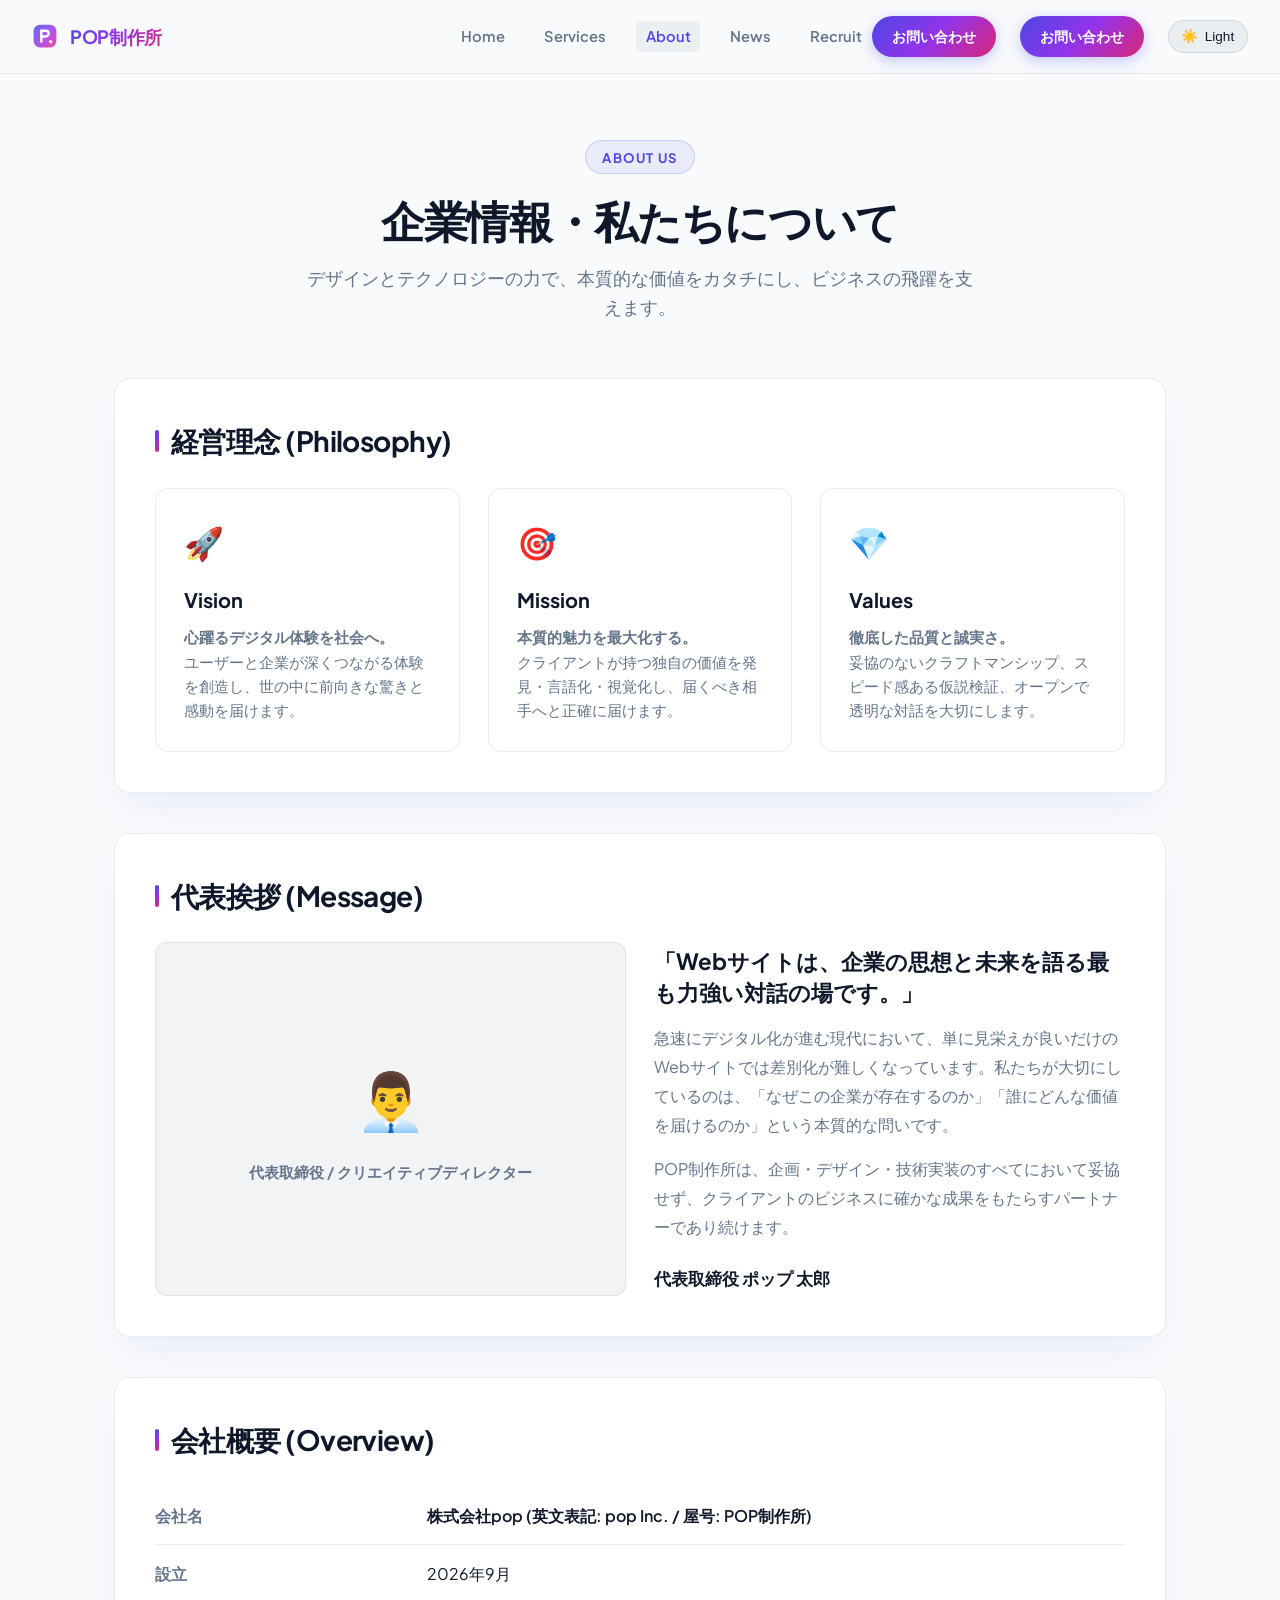
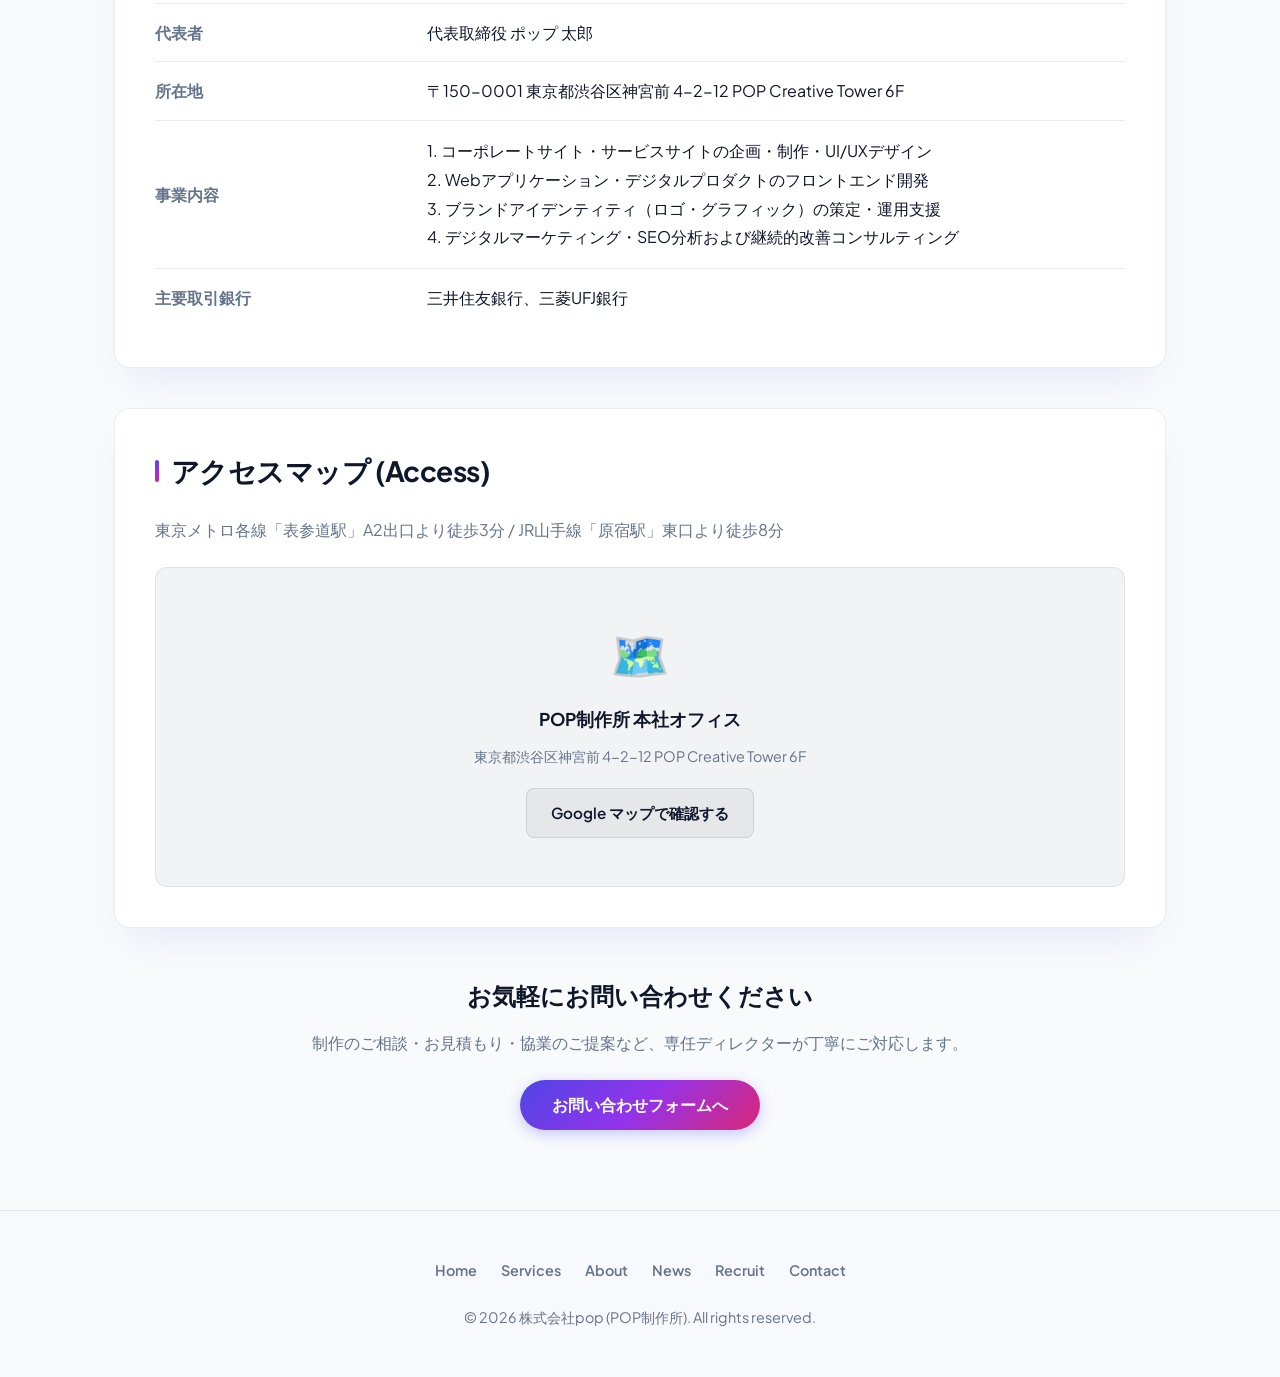
==== about.html @ daa2e109 "feat: implement main pages with multi-page structure (#40)" ====
<!DOCTYPE html>
<html lang="ja">
<head>
  <meta charset="UTF-8">
  <meta name="viewport" content="width=device-width, initial-scale=1.0">
  <title>企業情報 (About Us) | 株式会社pop - POP制作所</title>
  <meta name="description" content="株式会社pop（POP制作所）の会社概要、経営理念、代表挨拶、アクセスマップをご紹介します。">
  <link rel="canonical" href="https://r-emahh.github.io/myweb/about.html">
  <meta property="og:title" content="企業情報 (About Us) | 株式会社pop - POP制作所">
  <meta property="og:description" content="株式会社pop（POP制作所）の会社概要、経営理念、代表挨拶、アクセスマップをご紹介します。">
  <meta property="og:type" content="article">
  <meta property="og:url" content="https://r-emahh.github.io/myweb/about.html">
  <script>
    (function () {
      try {
        var savedTheme = localStorage.getItem('theme');
        var prefersDark = window.matchMedia && window.matchMedia('(prefers-color-scheme: dark)').matches;
        var initialTheme = savedTheme ? savedTheme : (prefersDark ? 'dark' : 'light');
        document.documentElement.setAttribute('data-theme', initialTheme);
      } catch (e) {
        document.documentElement.setAttribute('data-theme', 'dark');
      }
    })();
  </script>
  <link rel="icon" type="image/svg+xml" href="data:image/svg+xml,%3Csvg xmlns='http://www.w3.org/2000/svg' viewBox='0 0 32 32'%3E%3Cdefs%3E%3ClinearGradient id='g' x1='2' y1='2' x2='30' y2='30' gradientUnits='userSpaceOnUse'%3E%3Cstop offset='0%25' stop-color='%236366f1'/%3E%3Cstop offset='50%25' stop-color='%23a855f7'/%3E%3Cstop offset='100%25' stop-color='%23ec4899'/%3E%3C/linearGradient%3E%3C/defs%3E%3Crect x='2' y='2' width='28' height='28' rx='8' fill='url(%23g)'/%3E%3Cpath d='M10 8h7a5 5 0 0 1 5 5c0 2.76-2.24 5-5 5h-4v6h-3V8zm3 3v4h4a2 2 0 1 0 0-4h-4z' fill='%23ffffff'/%3E%3Ccircle cx='23' cy='23' r='2.2' fill='%23ffffff' opacity='0.9'/%3E%3C/svg%3E">
  <link rel="preconnect" href="https://fonts.googleapis.com">
  <link rel="preconnect" href="https://fonts.gstatic.com" crossorigin>
  <link href="https://fonts.googleapis.com/css2?family=Plus+Jakarta+Sans:wght@400;600;700;800&display=swap" rel="stylesheet">
  <link rel="stylesheet" href="public/css/common.css">
</head>
<body>
  <header class="site-header" id="site-header">
    <div class="header-left">
      <a href="index.html" class="brand-logo" id="brand-logo" aria-label="POP制作所 ホーム">
        <svg class="logo-img" viewBox="0 0 32 32" width="26" height="26" fill="none" aria-hidden="true">
          <defs>
            <linearGradient id="pop-logo-gradient" x1="2" y1="2" x2="30" y2="30" gradientUnits="userSpaceOnUse">
              <stop offset="0%" stop-color="#6366f1" />
              <stop offset="50%" stop-color="#a855f7" />
              <stop offset="100%" stop-color="#ec4899" />
            </linearGradient>
          </defs>
          <rect x="2" y="2" width="28" height="28" rx="8" fill="url(#pop-logo-gradient)" />
          <path d="M10 8h7a5 5 0 0 1 5 5c0 2.76-2.24 5-5 5h-4v6h-3V8zm3 3v4h4a2 2 0 1 0 0-4h-4z" fill="#ffffff" />
          <circle cx="23" cy="23" r="2.2" fill="#ffffff" opacity="0.9" />
        </svg>
        <span class="brand-title">POP制作所</span>
      </a>
    </div>

    <div class="header-right">
      <nav class="site-nav" id="site-nav" aria-label="メインナビゲーション">
        <ul class="nav-list">
          <li class="nav-item"><a href="index.html" class="nav-link">Home</a></li>
          <li class="nav-item"><a href="services.html" class="nav-link">Services</a></li>
          <li class="nav-item"><a href="about.html" class="nav-link active">About</a></li>
          <li class="nav-item"><a href="news.html" class="nav-link">News</a></li>
          <li class="nav-item"><a href="recruit.html" class="nav-link">Recruit</a></li>
        </ul>
        <div class="mobile-cta">
          <a href="contact.html" class="btn-cta header-cta mobile-cta-btn">お問い合わせ</a>
        </div>
      </nav>

      <a href="contact.html" class="btn-cta header-cta" id="header-cta-btn">お問い合わせ</a>

      <div class="header-actions">
        <button id="theme-toggle" class="theme-toggle-btn" aria-label="テーマを切り替える" type="button">
          <span id="theme-icon" class="theme-icon">🌙</span>
          <span id="theme-text" class="theme-text">Dark</span>
        </button>
      </div>

      <button id="hamburger-btn" class="hamburger-btn" aria-label="メニューを開く" aria-expanded="false" aria-controls="site-nav" type="button">
        <span class="hamburger-line"></span>
        <span class="hamburger-line"></span>
        <span class="hamburger-line"></span>
      </button>
    </div>
  </header>

  <main class="page-wrapper">
    <section class="page-hero">
      <div class="page-badge">About Us</div>
      <h1 class="page-title">企業情報・私たちについて</h1>
      <p class="page-subtitle">デザインとテクノロジーの力で、本質的な価値をカタチにし、ビジネスの飛躍を支えます。</p>
    </section>

    <div class="page-content">
      <!-- 経営理念 -->
      <section class="glass-panel" id="philosophy">
        <h2 class="section-title">経営理念 (Philosophy)</h2>
        <div class="grid-3">
          <div class="grid-card">
            <span class="card-icon">🚀</span>
            <h3 class="card-title">Vision</h3>
            <p class="card-text"><strong>心躍るデジタル体験を社会へ。</strong><br>ユーザーと企業が深くつながる体験を創造し、世の中に前向きな驚きと感動を届けます。</p>
          </div>
          <div class="grid-card">
            <span class="card-icon">🎯</span>
            <h3 class="card-title">Mission</h3>
            <p class="card-text"><strong>本質的魅力を最大化する。</strong><br>クライアントが持つ独自の価値を発見・言語化・視覚化し、届くべき相手へと正確に届けます。</p>
          </div>
          <div class="grid-card">
            <span class="card-icon">💎</span>
            <h3 class="card-title">Values</h3>
            <p class="card-text"><strong>徹底した品質と誠実さ。</strong><br>妥協のないクラフトマンシップ、スピード感ある仮説検証、オープンで透明な対話を大切にします。</p>
          </div>
        </div>
      </section>

      <!-- 代表挨拶 -->
      <section class="glass-panel" id="message">
        <h2 class="section-title">代表挨拶 (Message)</h2>
        <div class="grid-2" style="align-items: center;">
          <div>
            <div style="width: 100%; aspect-ratio: 4/3; background: var(--toggle-bg); border: 1px solid var(--card-border); border-radius: 12px; display: flex; flex-direction: column; align-items: center; justify-content: center; gap: 1rem; color: var(--text-muted);">
              <span style="font-size: 3.5rem;">👨‍💼</span>
              <span style="font-weight: 600; font-size: 0.95rem;">代表取締役 / クリエイティブディレクター</span>
            </div>
          </div>
          <div>
            <h3 style="font-size: 1.4rem; font-weight: 700; margin-bottom: 1rem; line-height: 1.4;">「Webサイトは、企業の思想と未来を語る最も力強い対話の場です。」</h3>
            <p style="color: var(--text-muted); margin-bottom: 1rem; line-height: 1.8;">
              急速にデジタル化が進む現代において、単に見栄えが良いだけのWebサイトでは差別化が難しくなっています。私たちが大切にしているのは、「なぜこの企業が存在するのか」「誰にどんな価値を届けるのか」という本質的な問いです。
            </p>
            <p style="color: var(--text-muted); margin-bottom: 1.5rem; line-height: 1.8;">
              POP制作所は、企画・デザイン・技術実装のすべてにおいて妥協せず、クライアントのビジネスに確かな成果をもたらすパートナーであり続けます。
            </p>
            <p style="font-weight: 700; font-size: 1.05rem;">代表取締役 ポップ 太郎</p>
          </div>
        </div>
      </section>

      <!-- 会社概要 -->
      <section class="glass-panel" id="overview">
        <h2 class="section-title">会社概要 (Overview)</h2>
        <table style="width: 100%; border-collapse: collapse; text-align: left;">
          <tbody>
            <tr style="border-bottom: 1px solid var(--card-border);">
              <th style="padding: 1rem 0; width: 28%; color: var(--text-muted); font-weight: 600;">会社名</th>
              <td style="padding: 1rem 0; font-weight: 600;">株式会社pop (英文表記: pop Inc. / 屋号: POP制作所)</td>
            </tr>
            <tr style="border-bottom: 1px solid var(--card-border);">
              <th style="padding: 1rem 0; color: var(--text-muted); font-weight: 600;">設立</th>
              <td style="padding: 1rem 0;">2026年9月</td>
            </tr>
            <tr style="border-bottom: 1px solid var(--card-border);">
              <th style="padding: 1rem 0; color: var(--text-muted); font-weight: 600;">代表者</th>
              <td style="padding: 1rem 0;">代表取締役 ポップ 太郎</td>
            </tr>
            <tr style="border-bottom: 1px solid var(--card-border);">
              <th style="padding: 1rem 0; color: var(--text-muted); font-weight: 600;">所在地</th>
              <td style="padding: 1rem 0;">〒150-0001 東京都渋谷区神宮前 4-2-12 POP Creative Tower 6F</td>
            </tr>
            <tr style="border-bottom: 1px solid var(--card-border);">
              <th style="padding: 1rem 0; color: var(--text-muted); font-weight: 600;">事業内容</th>
              <td style="padding: 1rem 0; line-height: 1.8;">
                1. コーポレートサイト・サービスサイトの企画・制作・UI/UXデザイン<br>
                2. Webアプリケーション・デジタルプロダクトのフロントエンド開発<br>
                3. ブランドアイデンティティ（ロゴ・グラフィック）の策定・運用支援<br>
                4. デジタルマーケティング・SEO分析および継続的改善コンサルティング
              </td>
            </tr>
            <tr>
              <th style="padding: 1rem 0; color: var(--text-muted); font-weight: 600;">主要取引銀行</th>
              <td style="padding: 1rem 0;">三井住友銀行、三菱UFJ銀行</td>
            </tr>
          </tbody>
        </table>
      </section>

      <!-- アクセスマップ -->
      <section class="glass-panel" id="access">
        <h2 class="section-title">アクセスマップ (Access)</h2>
        <p style="color: var(--text-muted); margin-bottom: 1.5rem;">
          東京メトロ各線「表参道駅」A2出口より徒歩3分 / JR山手線「原宿駅」東口より徒歩8分
        </p>
        <div style="width: 100%; height: 320px; background: var(--toggle-bg); border: 1px solid var(--card-border); border-radius: 12px; display: flex; flex-direction: column; align-items: center; justify-content: center; gap: 0.75rem; color: var(--text-muted);">
          <span style="font-size: 3rem;">🗺️</span>
          <p style="font-weight: 700; color: var(--text-main); font-size: 1.1rem;">POP制作所 本社オフィス</p>
          <p style="font-size: 0.9rem;">東京都渋谷区神宮前 4-2-12 POP Creative Tower 6F</p>
          <a href="https://maps.google.com" target="_blank" rel="noopener noreferrer" class="btn-secondary" style="margin-top: 0.5rem; text-decoration: none;">Google マップで確認する</a>
        </div>
      </section>

      <!-- CTA -->
      <div style="text-align: center; margin-top: 3rem;">
        <h3 style="font-size: 1.5rem; font-weight: 700; margin-bottom: 1rem;">お気軽にお問い合わせください</h3>
        <p style="color: var(--text-muted); margin-bottom: 1.5rem;">制作のご相談・お見積もり・協業のご提案など、専任ディレクターが丁寧にご対応します。</p>
        <a href="contact.html" class="btn-cta" style="font-size: 1rem; padding: 0.75rem 2rem;">お問い合わせフォームへ</a>
      </div>
    </div>
  </main>

  <footer class="site-footer">
    <ul class="footer-nav">
      <li><a href="index.html">Home</a></li>
      <li><a href="services.html">Services</a></li>
      <li><a href="about.html">About</a></li>
      <li><a href="news.html">News</a></li>
      <li><a href="recruit.html">Recruit</a></li>
      <li><a href="contact.html">Contact</a></li>
    </ul>
    <p>© <span id="current-year">2026</span> 株式会社pop (POP制作所). All rights reserved.</p>
  </footer>

  <script src="public/js/common.js"></script>
</body>
</html>
---- public/css/common.css ----
/* common.css - POP制作所 共通スタイルシート */

:root,
[data-theme="dark"] {
  --bg: #090d16;
  --header-bg: rgba(9, 13, 22, 0.85);
  --card-bg: rgba(255, 255, 255, 0.05);
  --card-border: rgba(255, 255, 255, 0.12);
  --card-shadow: 0 20px 40px -15px rgba(0, 0, 0, 0.5);
  --text-main: #f3f4f6;
  --text-muted: #9ca3af;
  --accent-primary: #6366f1;
  --accent-secondary: #a855f7;
  --accent-pink: #ec4899;
  --accent-gradient: linear-gradient(135deg, #6366f1 0%, #a855f7 50%, #ec4899 100%);
  --ambient-glow: rgba(99, 102, 241, 0.15);
  --toggle-bg: rgba(255, 255, 255, 0.08);
  --toggle-border: rgba(255, 255, 255, 0.16);
  --toggle-hover: rgba(255, 255, 255, 0.14);
  --input-bg: rgba(255, 255, 255, 0.07);
  --input-border: rgba(255, 255, 255, 0.18);
  --badge-bg: rgba(99, 102, 241, 0.18);
  --badge-border: rgba(99, 102, 241, 0.35);
}

[data-theme="light"] {
  --bg: #f8fafc;
  --header-bg: rgba(248, 250, 252, 0.9);
  --card-bg: rgba(255, 255, 255, 0.9);
  --card-border: rgba(15, 23, 42, 0.08);
  --card-shadow: 0 20px 40px -15px rgba(99, 102, 241, 0.12);
  --text-main: #0f172a;
  --text-muted: #64748b;
  --accent-primary: #4f46e5;
  --accent-secondary: #9333ea;
  --accent-pink: #db2777;
  --accent-gradient: linear-gradient(135deg, #4f46e5 0%, #9333ea 50%, #db2777 100%);
  --ambient-glow: rgba(99, 102, 241, 0.12);
  --toggle-bg: rgba(15, 23, 42, 0.05);
  --toggle-border: rgba(15, 23, 42, 0.1);
  --toggle-hover: rgba(15, 23, 42, 0.1);
  --input-bg: rgba(15, 23, 42, 0.03);
  --input-border: rgba(15, 23, 42, 0.15);
  --badge-bg: rgba(79, 70, 229, 0.08);
  --badge-border: rgba(79, 70, 229, 0.2);
}

* {
  box-sizing: border-box;
  margin: 0;
  padding: 0;
}

html {
  scroll-behavior: smooth;
  overflow-x: hidden;
}

body {
  font-family: 'Plus Jakarta Sans', -apple-system, BlinkMacSystemFont, 'Segoe UI', Roboto, 'Helvetica Neue', Arial, sans-serif;
  background-color: var(--bg);
  color: var(--text-main);
  min-height: 100vh;
  display: flex;
  flex-direction: column;
  position: relative;
  overflow-x: hidden;
  transition: background-color 0.3s ease, color 0.3s ease;
  line-height: 1.6;
}

/* Header */
.site-header {
  position: fixed;
  top: 0;
  left: 0;
  right: 0;
  z-index: 1000;
  display: flex;
  align-items: center;
  justify-content: space-between;
  padding: 1rem 2rem;
  background: var(--header-bg);
  backdrop-filter: blur(12px);
  -webkit-backdrop-filter: blur(12px);
  border-bottom: 1px solid var(--card-border);
  transition: background-color 0.3s ease, border-color 0.3s ease;
}

.header-left {
  display: flex;
  align-items: center;
}

.brand-logo {
  display: flex;
  align-items: center;
  gap: 0.75rem;
  text-decoration: none;
  color: var(--text-main);
  font-weight: 700;
  font-size: 1.15rem;
  letter-spacing: -0.02em;
}

.brand-title {
  background: var(--accent-gradient);
  -webkit-background-clip: text;
  -webkit-text-fill-color: transparent;
}

.header-right {
  display: flex;
  align-items: center;
  gap: 1.5rem;
}

.site-nav {
  display: flex;
  align-items: center;
}

.nav-list {
  display: flex;
  list-style: none;
  gap: 1.25rem;
  align-items: center;
}

.nav-link {
  color: var(--text-muted);
  text-decoration: none;
  font-size: 0.92rem;
  font-weight: 600;
  padding: 0.4rem 0.6rem;
  border-radius: 6px;
  transition: color 0.2s ease, background-color 0.2s ease;
}

.nav-link:hover,
.nav-link.active {
  color: var(--text-main);
  background: var(--toggle-bg);
}

.nav-link.active {
  color: var(--accent-primary);
}

.btn-cta {
  display: inline-flex;
  align-items: center;
  justify-content: center;
  gap: 0.5rem;
  background: var(--accent-gradient);
  color: #ffffff !important;
  text-decoration: none;
  font-weight: 600;
  font-size: 0.9rem;
  padding: 0.55rem 1.25rem;
  border-radius: 9999px;
  box-shadow: 0 4px 14px rgba(99, 102, 241, 0.35);
  transition: transform 0.2s ease, box-shadow 0.2s ease;
  white-space: nowrap;
}

.btn-cta:hover {
  transform: translateY(-2px);
  box-shadow: 0 6px 20px rgba(99, 102, 241, 0.5);
}

.header-actions {
  display: flex;
  align-items: center;
  gap: 0.75rem;
}

.theme-toggle-btn {
  display: inline-flex;
  align-items: center;
  gap: 0.4rem;
  background: var(--toggle-bg);
  border: 1px solid var(--toggle-border);
  color: var(--text-main);
  padding: 0.45rem 0.8rem;
  border-radius: 9999px;
  font-size: 0.85rem;
  cursor: pointer;
  transition: background-color 0.2s ease, border-color 0.2s ease;
}

.theme-toggle-btn:hover {
  background: var(--toggle-hover);
}

.hamburger-btn {
  display: none;
  flex-direction: column;
  justify-content: space-around;
  width: 28px;
  height: 24px;
  background: transparent;
  border: none;
  cursor: pointer;
  padding: 0;
  z-index: 1100;
}

.hamburger-line {
  width: 100%;
  height: 2px;
  background-color: var(--text-main);
  border-radius: 2px;
  transition: all 0.3s ease;
}

/* Page Layout */
.page-wrapper {
  margin-top: 76px;
  flex: 1;
  display: flex;
  flex-direction: column;
  align-items: center;
  width: 100%;
}

.page-hero {
  width: 100%;
  max-width: 1100px;
  padding: 4rem 1.5rem 2.5rem;
  text-align: center;
}

.page-badge {
  display: inline-block;
  font-size: 0.82rem;
  font-weight: 700;
  text-transform: uppercase;
  letter-spacing: 0.1em;
  padding: 0.35rem 1rem;
  border-radius: 9999px;
  background: var(--badge-bg);
  border: 1px solid var(--badge-border);
  color: var(--accent-primary);
  margin-bottom: 1.25rem;
}

.page-title {
  font-size: 2.75rem;
  font-weight: 800;
  letter-spacing: -0.03em;
  line-height: 1.2;
  margin-bottom: 1rem;
}

.page-subtitle {
  font-size: 1.15rem;
  color: var(--text-muted);
  max-width: 680px;
  margin: 0 auto;
}

.page-content {
  width: 100%;
  max-width: 1100px;
  padding: 1rem 1.5rem 5rem;
}

/* Glass Cards & Containers */
.glass-panel {
  background: var(--card-bg);
  border: 1px solid var(--card-border);
  box-shadow: var(--card-shadow);
  border-radius: 16px;
  backdrop-filter: blur(16px);
  -webkit-backdrop-filter: blur(16px);
  padding: 2.5rem;
  margin-bottom: 2.5rem;
  transition: border-color 0.3s ease, background 0.3s ease;
}

.section-title {
  font-size: 1.75rem;
  font-weight: 700;
  letter-spacing: -0.02em;
  margin-bottom: 1.5rem;
  display: flex;
  align-items: center;
  gap: 0.75rem;
}

.section-title::before {
  content: '';
  display: inline-block;
  width: 4px;
  height: 1.4rem;
  border-radius: 2px;
  background: var(--accent-gradient);
}

/* Grid Layouts */
.grid-2 {
  display: grid;
  grid-template-columns: repeat(2, 1fr);
  gap: 1.75rem;
}

.grid-3 {
  display: grid;
  grid-template-columns: repeat(3, 1fr);
  gap: 1.75rem;
}

.grid-card {
  background: var(--card-bg);
  border: 1px solid var(--card-border);
  border-radius: 14px;
  padding: 1.75rem;
  transition: transform 0.2s ease, border-color 0.2s ease, box-shadow 0.2s ease;
}

.grid-card:hover {
  transform: translateY(-4px);
  border-color: rgba(99, 102, 241, 0.4);
  box-shadow: 0 12px 28px -10px rgba(99, 102, 241, 0.2);
}

.card-icon {
  font-size: 2rem;
  margin-bottom: 1rem;
  display: inline-block;
}

.card-title {
  font-size: 1.25rem;
  font-weight: 700;
  margin-bottom: 0.6rem;
}

.card-text {
  color: var(--text-muted);
  font-size: 0.95rem;
  line-height: 1.6;
}

/* Forms */
.form-group {
  margin-bottom: 1.5rem;
}

.form-label {
  display: block;
  font-size: 0.9rem;
  font-weight: 600;
  margin-bottom: 0.5rem;
  color: var(--text-main);
}

.form-label .required {
  color: #ef4444;
  margin-left: 0.25rem;
}

.form-input,
.form-select,
.form-textarea {
  width: 100%;
  background: var(--input-bg);
  border: 1px solid var(--input-border);
  color: var(--text-main);
  padding: 0.75rem 1rem;
  border-radius: 8px;
  font-size: 0.95rem;
  outline: none;
  transition: border-color 0.2s ease, box-shadow 0.2s ease;
  font-family: inherit;
}

.form-input:focus,
.form-select:focus,
.form-textarea:focus {
  border-color: var(--accent-primary);
  box-shadow: 0 0 0 3px rgba(99, 102, 241, 0.2);
}

.btn-secondary {
  background: var(--toggle-bg);
  border: 1px solid var(--toggle-border);
  color: var(--text-main);
  padding: 0.75rem 1.5rem;
  border-radius: 8px;
  font-weight: 600;
  cursor: pointer;
  transition: background 0.2s ease;
  font-size: 0.95rem;
}

.btn-secondary:hover {
  background: var(--toggle-hover);
}

/* Footer */
.site-footer {
  width: 100%;
  background: var(--header-bg);
  border-top: 1px solid var(--card-border);
  padding: 3rem 1.5rem;
  text-align: center;
  color: var(--text-muted);
  font-size: 0.9rem;
  margin-top: auto;
}

.footer-nav {
  display: flex;
  justify-content: center;
  flex-wrap: wrap;
  gap: 1.5rem;
  margin-bottom: 1.5rem;
  list-style: none;
}

.footer-nav a {
  color: var(--text-muted);
  text-decoration: none;
  font-weight: 600;
  font-size: 0.9rem;
  transition: color 0.2s ease;
}

.footer-nav a:hover {
  color: var(--accent-primary);
}

/* Responsive */
@media (max-width: 900px) {
  .grid-3 {
    grid-template-columns: repeat(2, 1fr);
  }
}

@media (max-width: 768px) {
  .site-header {
    padding: 1rem 1.25rem;
  }
  .hamburger-btn {
    display: flex;
  }
  .site-nav {
    position: fixed;
    top: 68px;
    left: 0;
    right: 0;
    background: var(--header-bg);
    backdrop-filter: blur(16px);
    -webkit-backdrop-filter: blur(16px);
    border-bottom: 1px solid var(--card-border);
    flex-direction: column;
    padding: 1.5rem;
    transform: translateY(-150%);
    transition: transform 0.3s ease;
    opacity: 0;
    pointer-events: none;
  }
  .site-nav.open {
    transform: translateY(0);
    opacity: 1;
    pointer-events: auto;
  }
  .nav-list {
    flex-direction: column;
    width: 100%;
    gap: 0.5rem;
  }
  .nav-link {
    display: block;
    width: 100%;
    padding: 0.75rem 1rem;
    text-align: center;
  }
  .mobile-cta {
    display: block;
    width: 100%;
    margin-top: 1rem;
  }
  .header-right .btn-cta {
    display: none;
  }
  .grid-2,
  .grid-3 {
    grid-template-columns: 1fr;
  }
  .page-title {
    font-size: 2rem;
  }
}
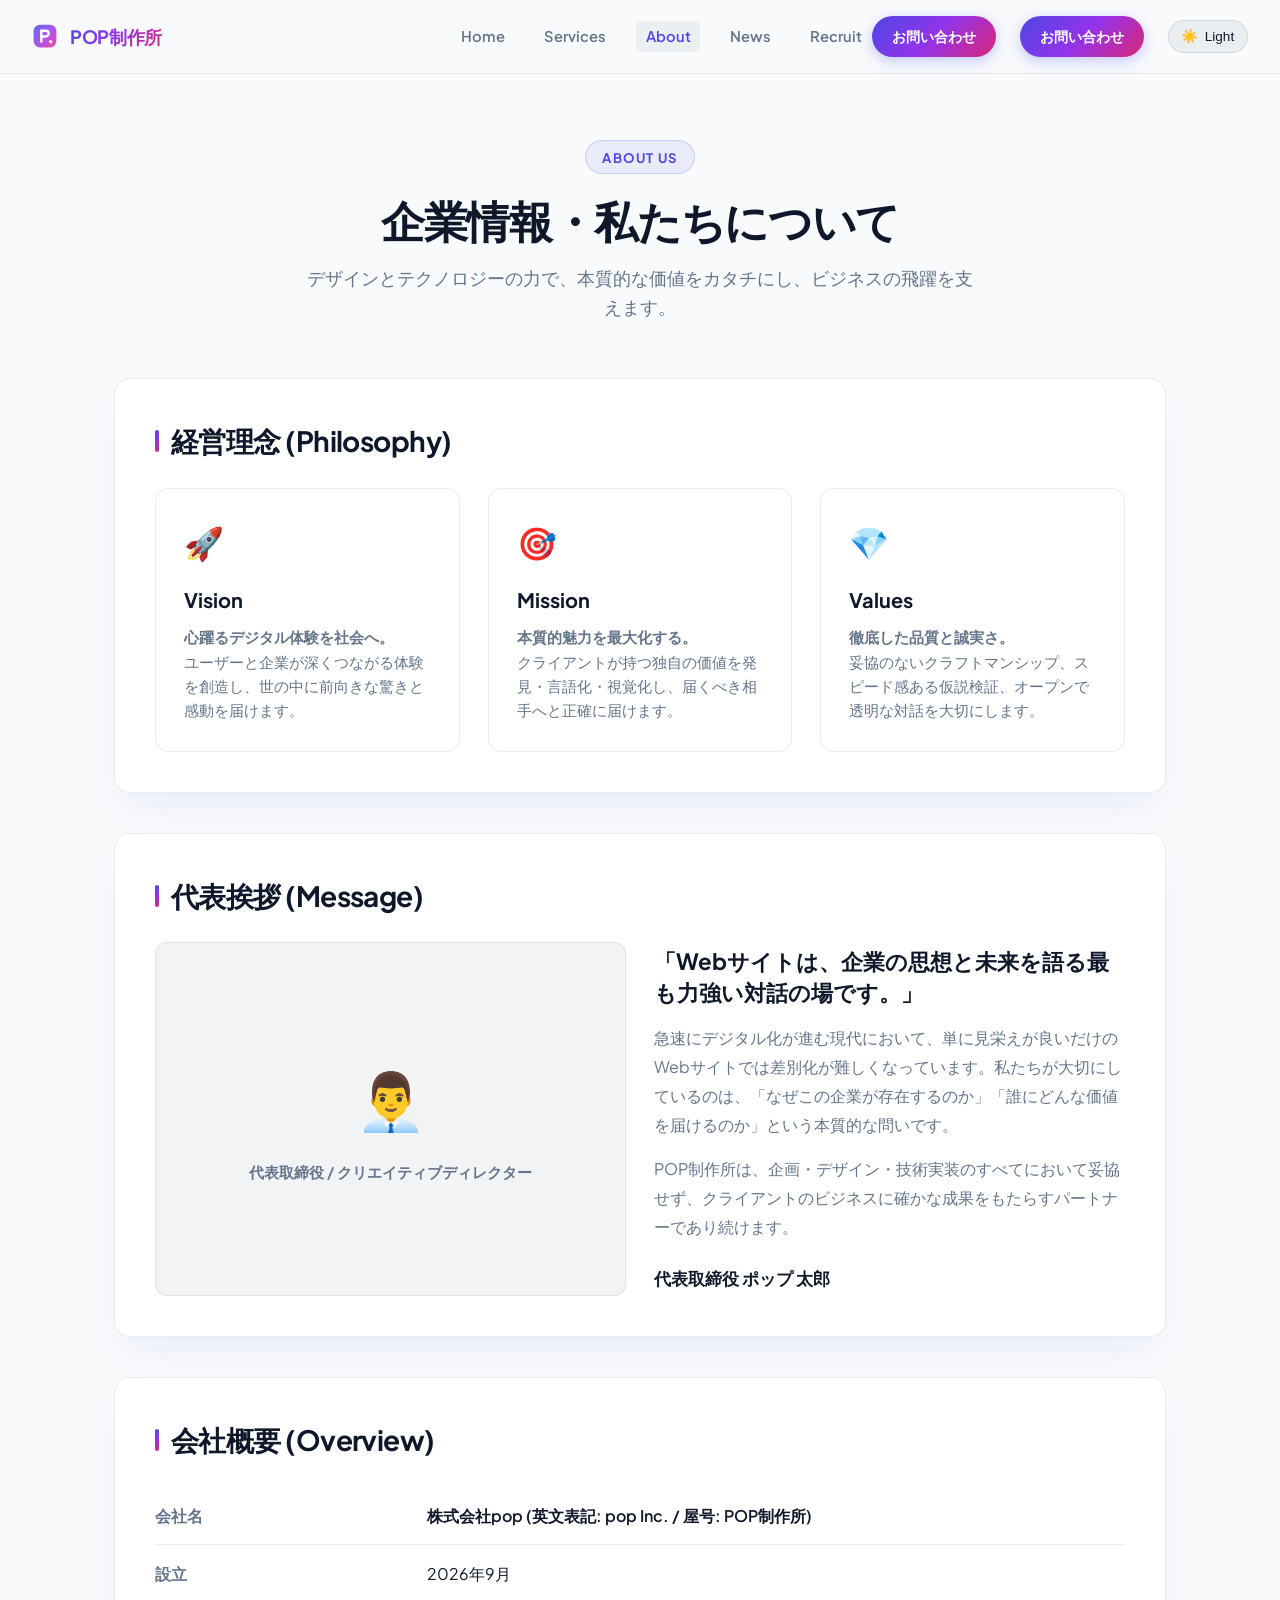
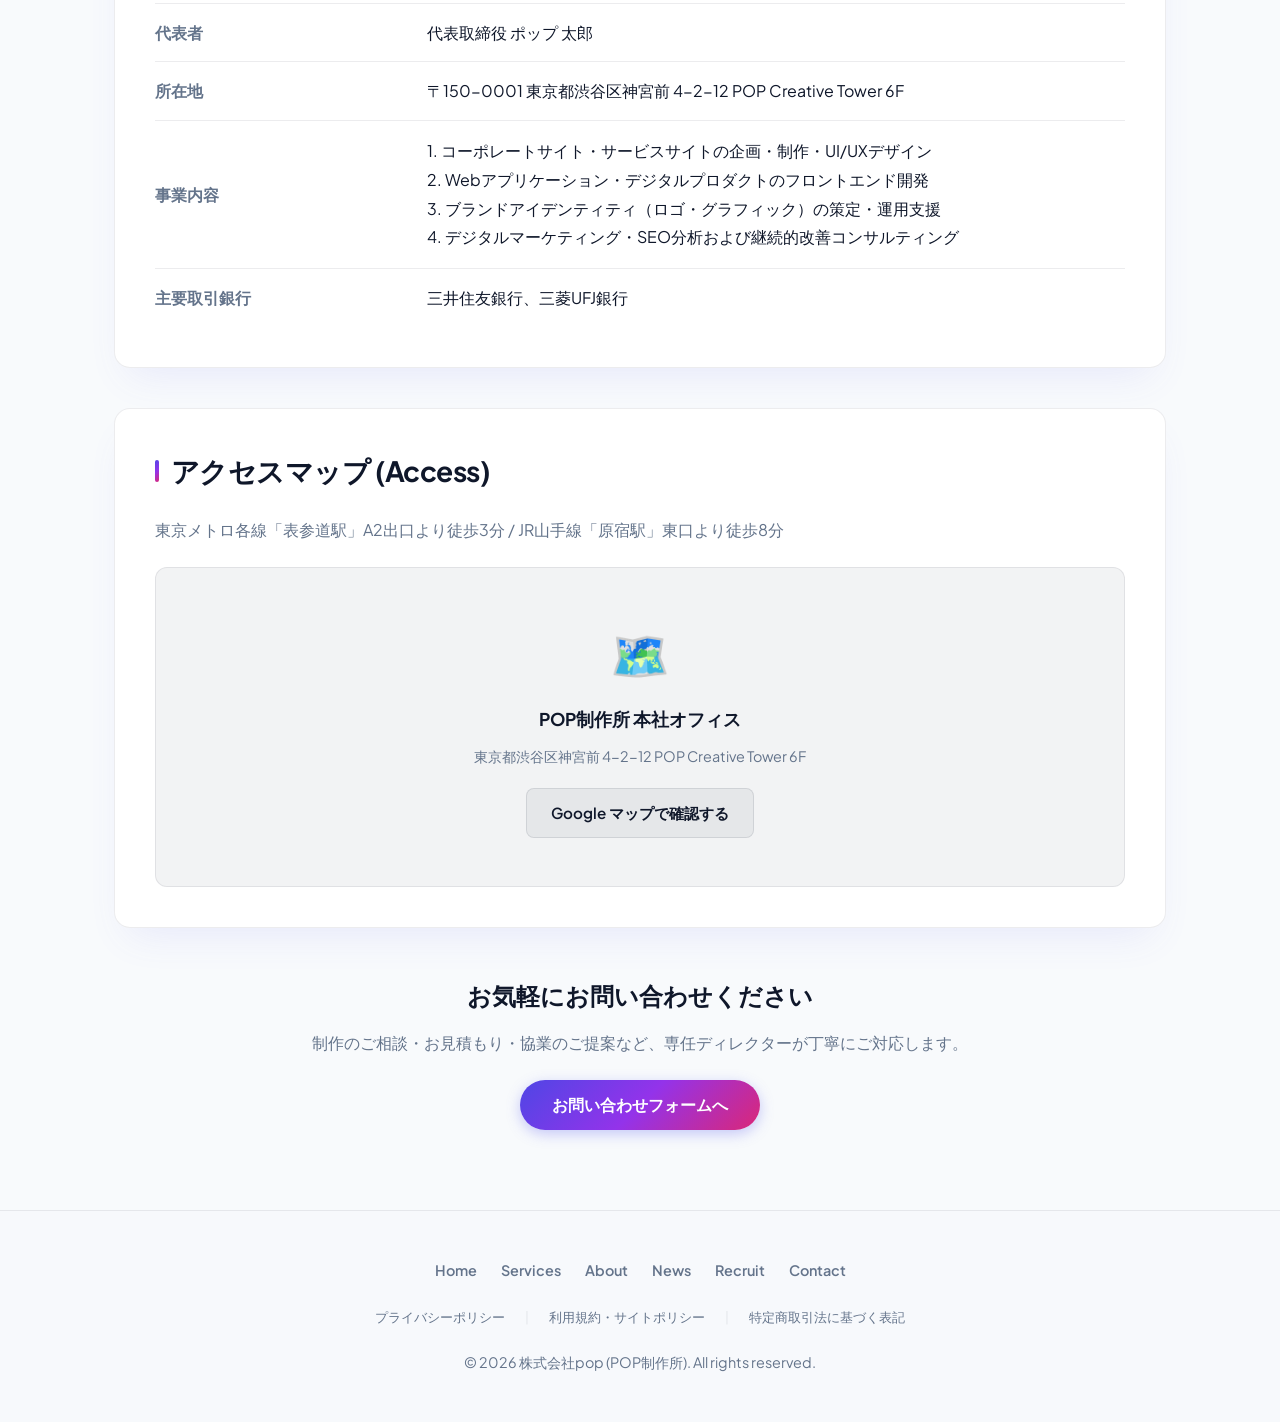
==== commit dca28827: "feat: implement legal and compliance pages (#41)" ====
--- a/about.html
+++ b/about.html
@@ -202,6 +202,13 @@
       <li><a href="recruit.html">Recruit</a></li>
       <li><a href="contact.html">Contact</a></li>
     </ul>
+    <div style="display: flex; justify-content: center; gap: 1.25rem; margin-bottom: 1.5rem; flex-wrap: wrap; font-size: 0.82rem;">
+      <a href="privacy.html" style="color: var(--text-muted); text-decoration: none;">プライバシーポリシー</a>
+      <span style="color: var(--card-border);">|</span>
+      <a href="terms.html" style="color: var(--text-muted); text-decoration: none;">利用規約・サイトポリシー</a>
+      <span style="color: var(--card-border);">|</span>
+      <a href="tokushoho.html" style="color: var(--text-muted); text-decoration: none;">特定商取引法に基づく表記</a>
+    </div>
     <p>© <span id="current-year">2026</span> 株式会社pop (POP制作所). All rights reserved.</p>
   </footer>
 
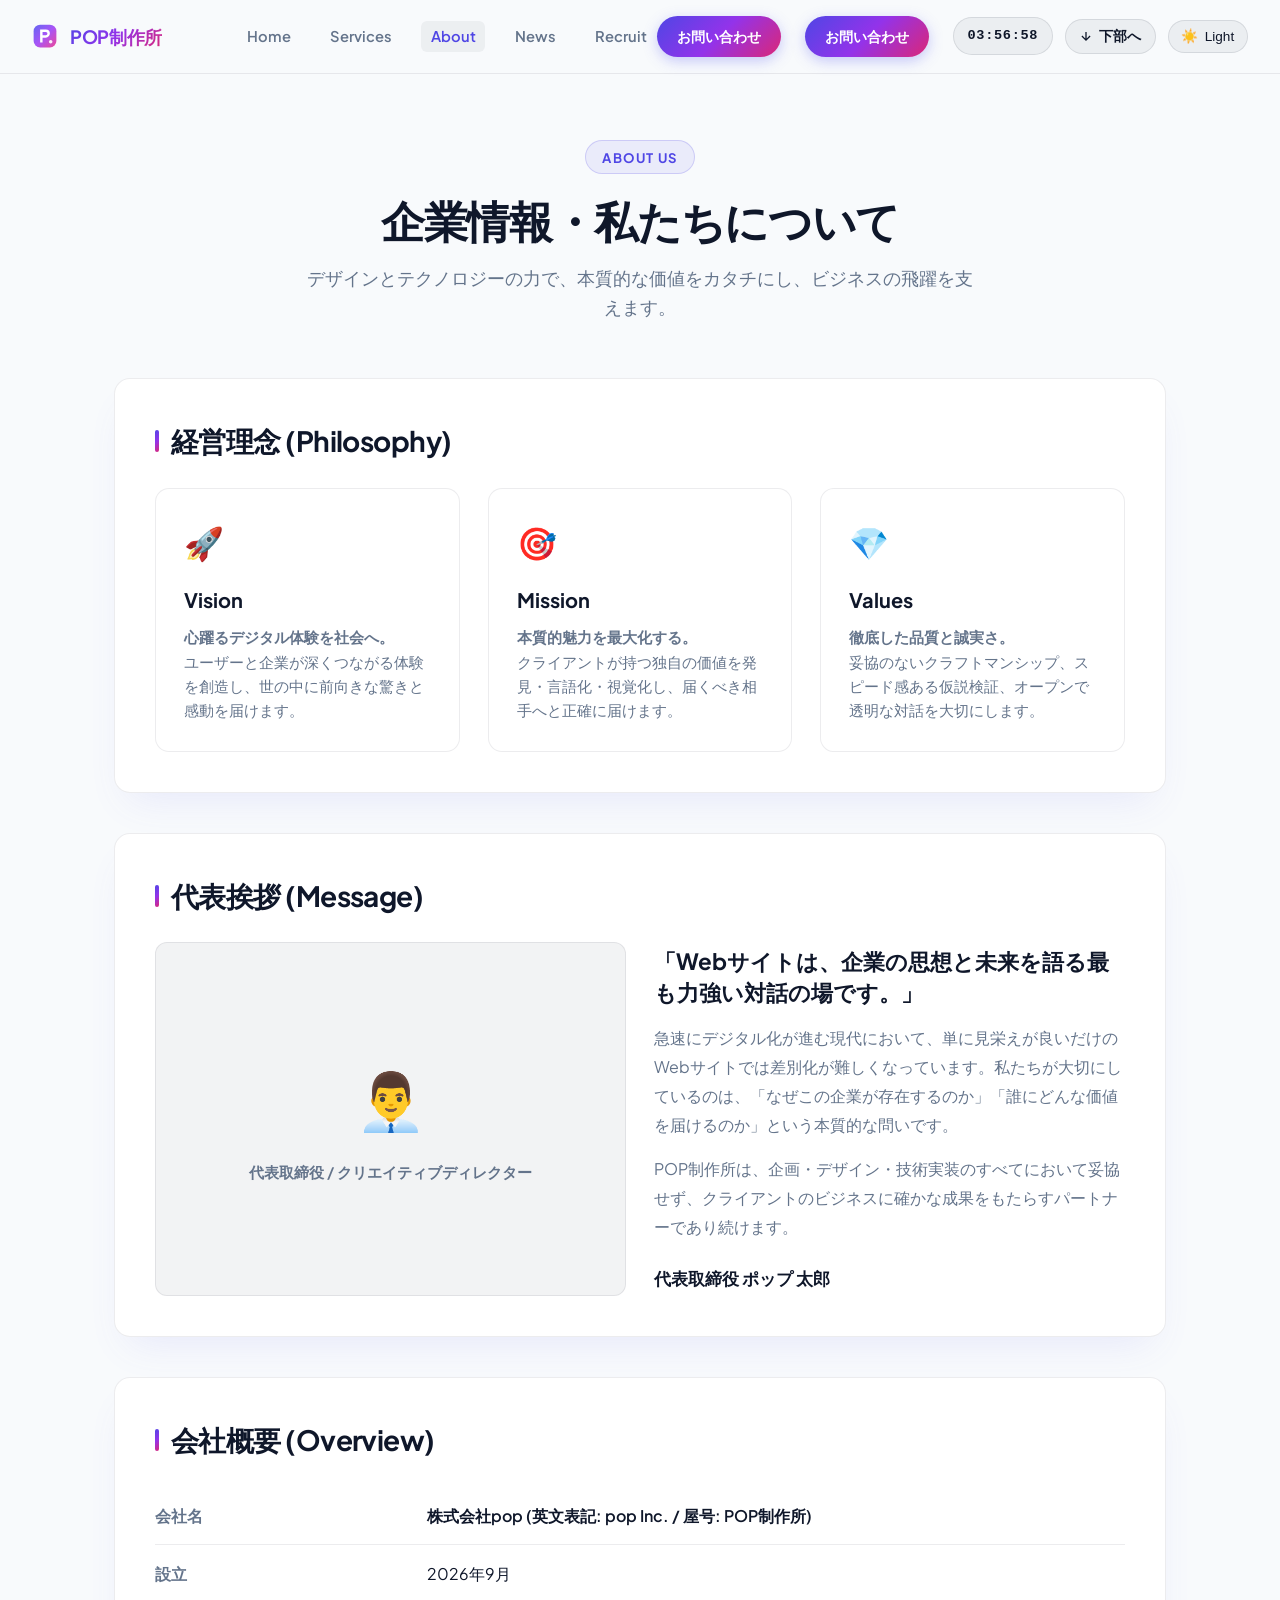
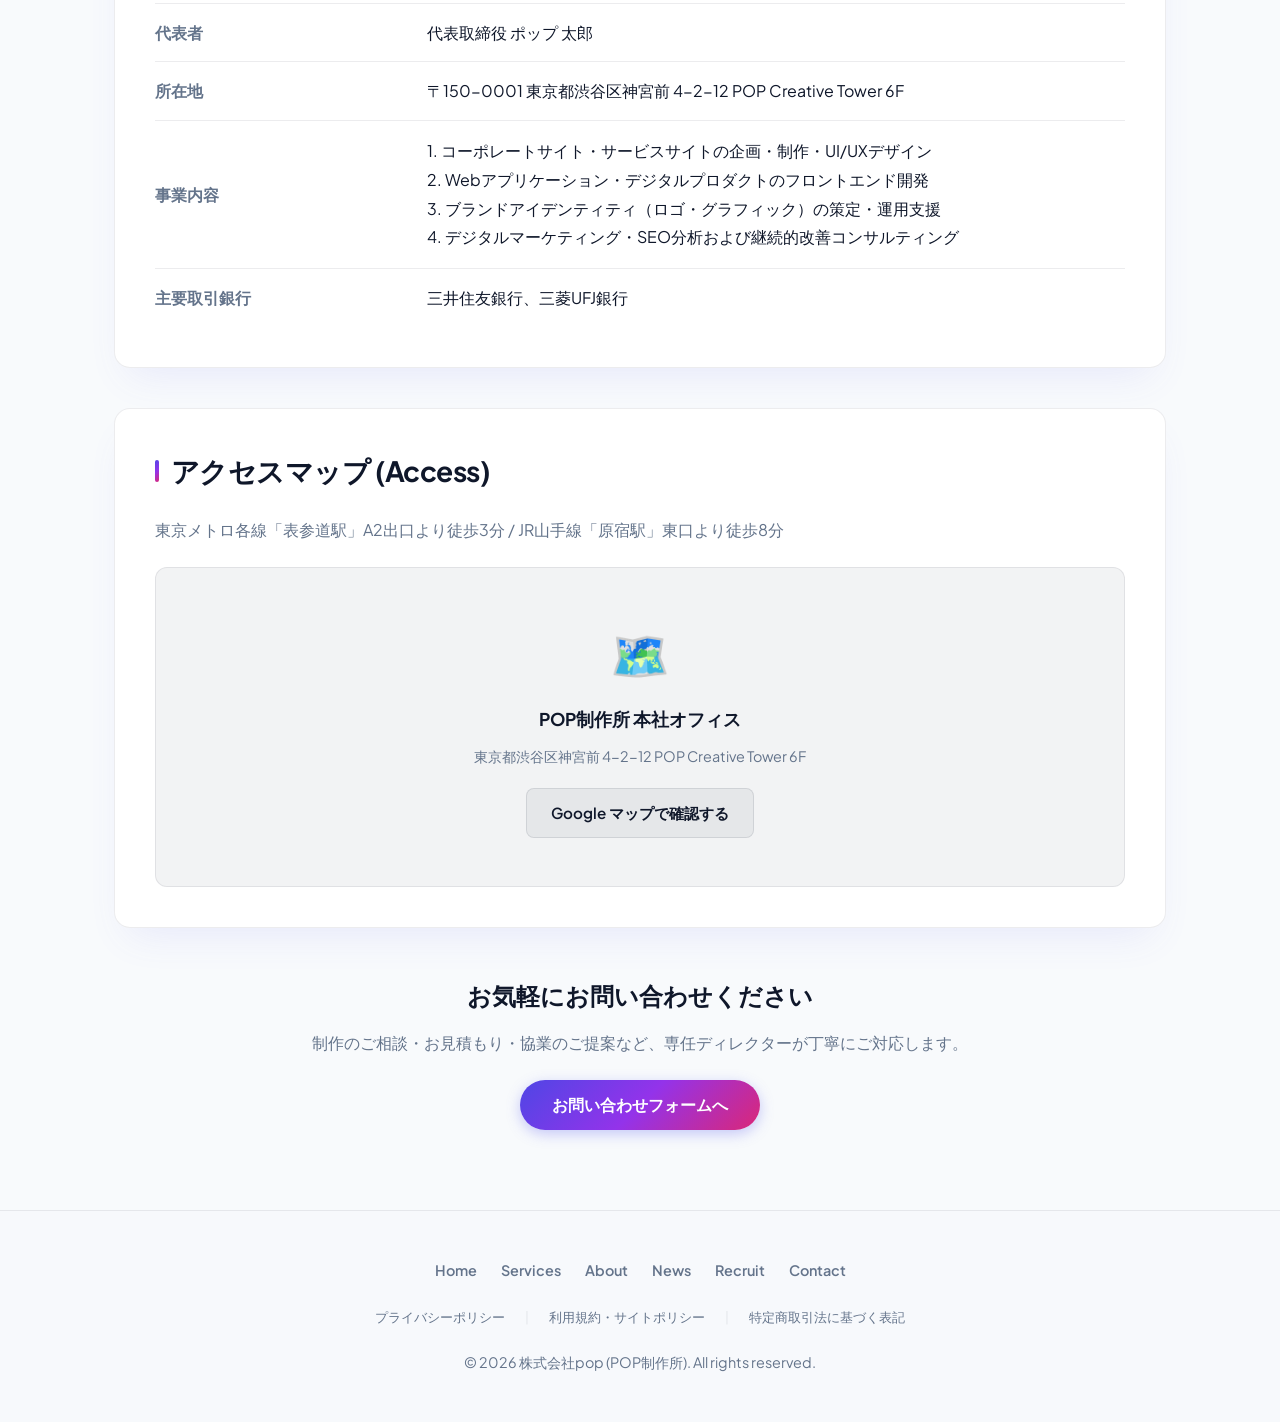
==== commit 9f014f39: "feat: unify header structure, styles, and behaviors across all pages (#48)" ====
--- a/about.html
+++ b/about.html
@@ -10,6 +10,10 @@
   <meta property="og:description" content="株式会社pop（POP制作所）の会社概要、経営理念、代表挨拶、アクセスマップをご紹介します。">
   <meta property="og:type" content="article">
   <meta property="og:url" content="https://r-emahh.github.io/myweb/about.html">
+  <meta property="og:site_name" content="株式会社pop (POP制作所)">
+  <meta property="og:image" content="https://r-emahh.github.io/myweb/public/og-image.svg">
+  <meta name="twitter:card" content="summary_large_image">
+  <meta name="twitter:image" content="https://r-emahh.github.io/myweb/public/og-image.svg">
   <script>
     (function () {
       try {
@@ -65,6 +69,11 @@
       <a href="contact.html" class="btn-cta header-cta" id="header-cta-btn">お問い合わせ</a>
 
       <div class="header-actions">
+        <div id="current-time" class="time-display" aria-label="現在時刻">--:--:--</div>
+        <button id="scroll-to-bottom" class="scroll-down-btn" aria-label="ページ最下部へ移動" type="button">
+          <svg viewBox="0 0 24 24"><path d="M12 5v14M5 12l7 7 7-7"/></svg>
+          <span class="btn-text">下部へ</span>
+        </button>
         <button id="theme-toggle" class="theme-toggle-btn" aria-label="テーマを切り替える" type="button">
           <span id="theme-icon" class="theme-icon">🌙</span>
           <span id="theme-text" class="theme-text">Dark</span>
@@ -213,5 +222,6 @@
   </footer>
 
   <script src="public/js/common.js"></script>
+  <script src="public/js/analytics.js"></script>
 </body>
 </html>
--- a/public/css/common.css
+++ b/public/css/common.css
@@ -175,6 +175,60 @@
   gap: 0.75rem;
 }
 
+.time-display {
+  font-family: ui-monospace, SFMono-Regular, Menlo, Monaco, Consolas, "Liberation Mono", monospace;
+  font-size: 0.85rem;
+  font-weight: 600;
+  padding: 0.45rem 0.85rem;
+  border-radius: 9999px;
+  background: var(--toggle-bg);
+  border: 1px solid var(--toggle-border);
+  color: var(--text-main);
+  letter-spacing: 0.05em;
+  user-select: none;
+  transition: background-color 0.3s ease, border-color 0.3s ease, color 0.3s ease;
+}
+
+.scroll-down-btn {
+  display: inline-flex;
+  align-items: center;
+  gap: 0.35rem;
+  padding: 0.45rem 0.85rem;
+  border-radius: 9999px;
+  background: var(--toggle-bg);
+  border: 1px solid var(--toggle-border);
+  color: var(--text-main);
+  font-family: inherit;
+  font-size: 0.85rem;
+  font-weight: 600;
+  cursor: pointer;
+  transition: all 0.2s ease;
+  user-select: none;
+}
+
+.scroll-down-btn:hover {
+  background: var(--toggle-hover);
+  transform: translateY(1px);
+}
+
+.scroll-down-btn:focus-visible {
+  outline: 2px solid #6366f1;
+  outline-offset: 2px;
+}
+
+.scroll-down-btn svg {
+  width: 14px;
+  height: 14px;
+  stroke: currentColor;
+  stroke-width: 2.2;
+  fill: none;
+  transition: transform 0.2s ease;
+}
+
+.scroll-down-btn:hover svg {
+  transform: translateY(2px);
+}
+
 .theme-toggle-btn {
   display: inline-flex;
   align-items: center;
@@ -442,6 +496,9 @@
 @media (max-width: 768px) {
   .site-header {
     padding: 1rem 1.25rem;
+  }
+  .time-display {
+    display: none;
   }
   .hamburger-btn {
     display: flex;
@@ -494,3 +551,56 @@
     font-size: 2rem;
   }
 }
+
+@media (max-width: 480px) {
+  .site-header {
+    padding: 0.75rem 1rem;
+  }
+  .header-actions {
+    gap: 0.35rem;
+  }
+  .theme-toggle-btn {
+    padding: 0.35rem 0.65rem;
+    font-size: 0.75rem;
+  }
+  .scroll-down-btn {
+    padding: 0.35rem 0.6rem;
+    font-size: 0.75rem;
+  }
+  .scroll-down-btn .btn-text {
+    display: none;
+  }
+  .brand-logo {
+    font-size: 1.05rem;
+  }
+  .page-hero {
+    padding: 2.5rem 1rem 1.5rem;
+  }
+  .page-title {
+    font-size: 1.65rem;
+  }
+  .page-subtitle {
+    font-size: 0.98rem;
+  }
+  .page-content {
+    padding: 0.5rem 1rem 3.5rem;
+  }
+  .glass-panel {
+    padding: 1.25rem;
+    border-radius: 12px;
+  }
+  .section-title {
+    font-size: 1.35rem;
+  }
+  .btn-cta,
+  .btn-secondary {
+    width: 100%;
+    min-height: 44px;
+    padding: 0.65rem 1rem;
+  }
+  table {
+    display: block;
+    overflow-x: auto;
+    -webkit-overflow-scrolling: touch;
+  }
+}
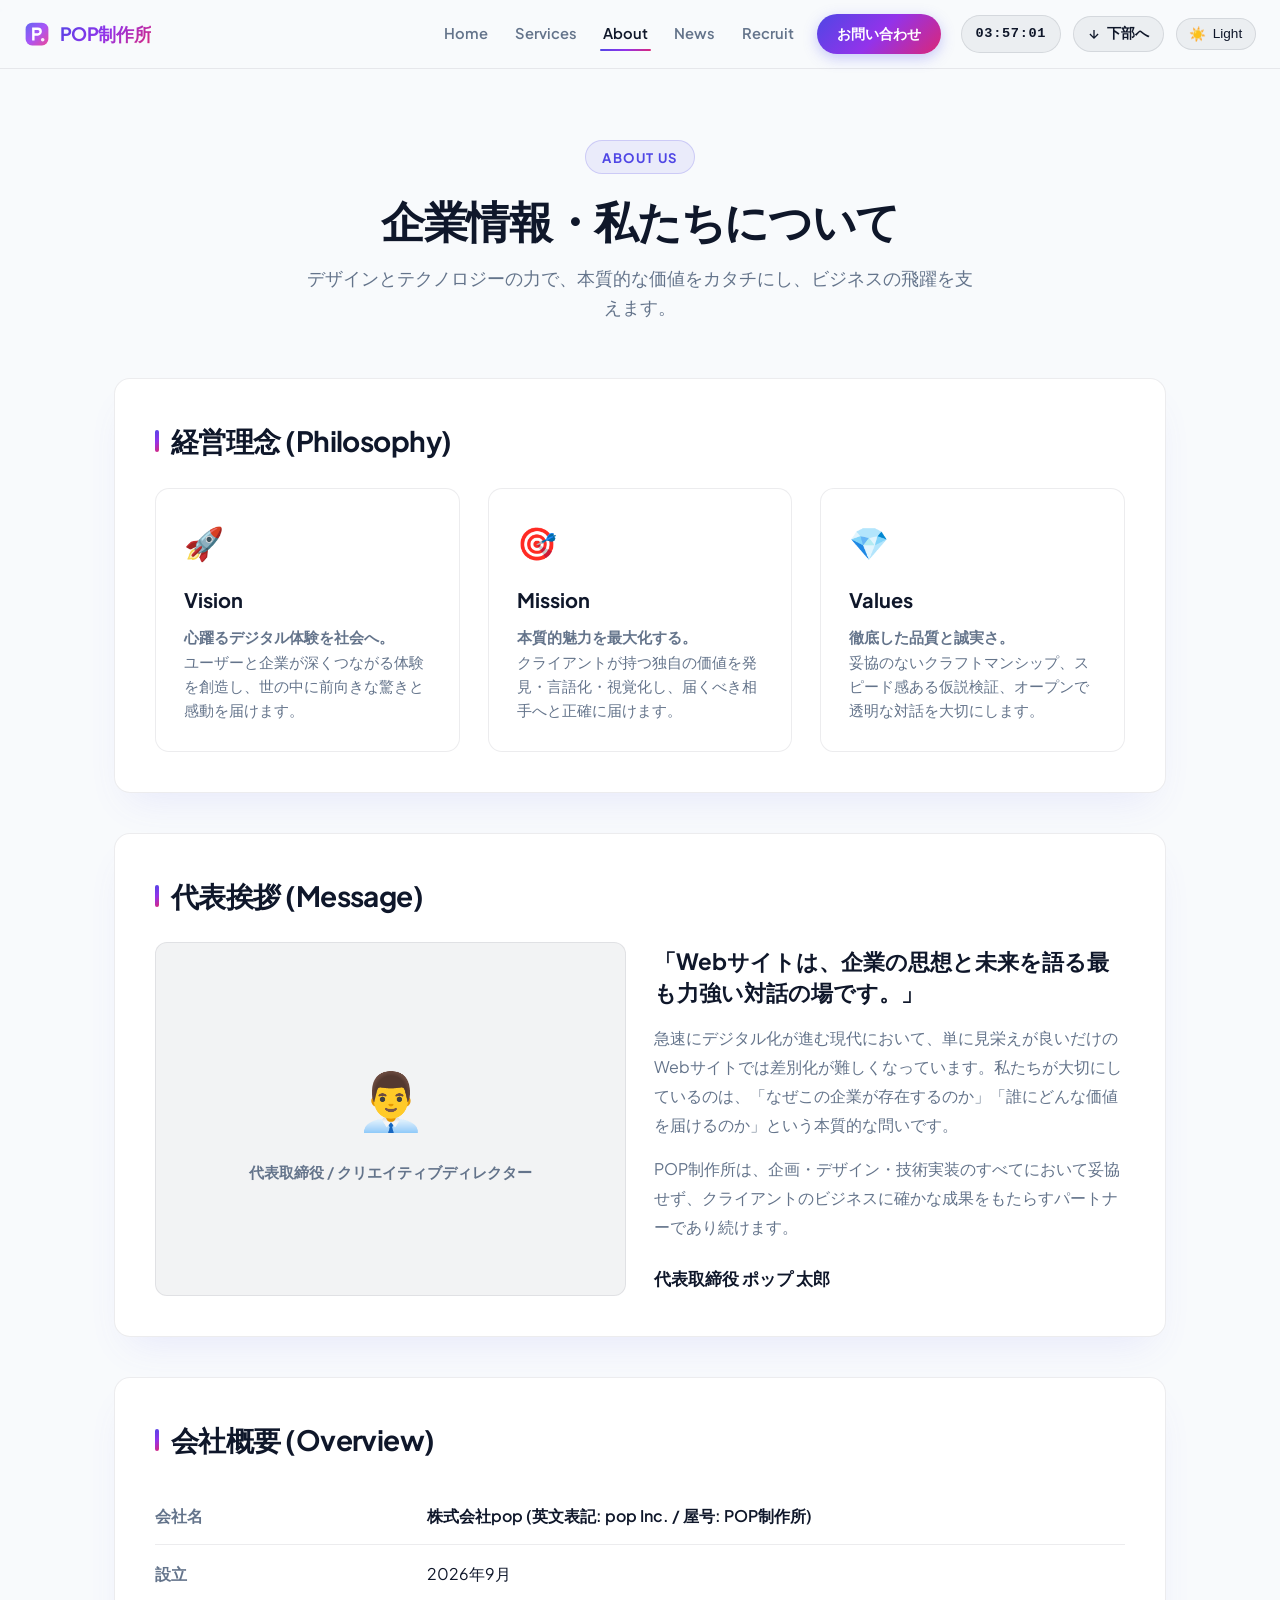
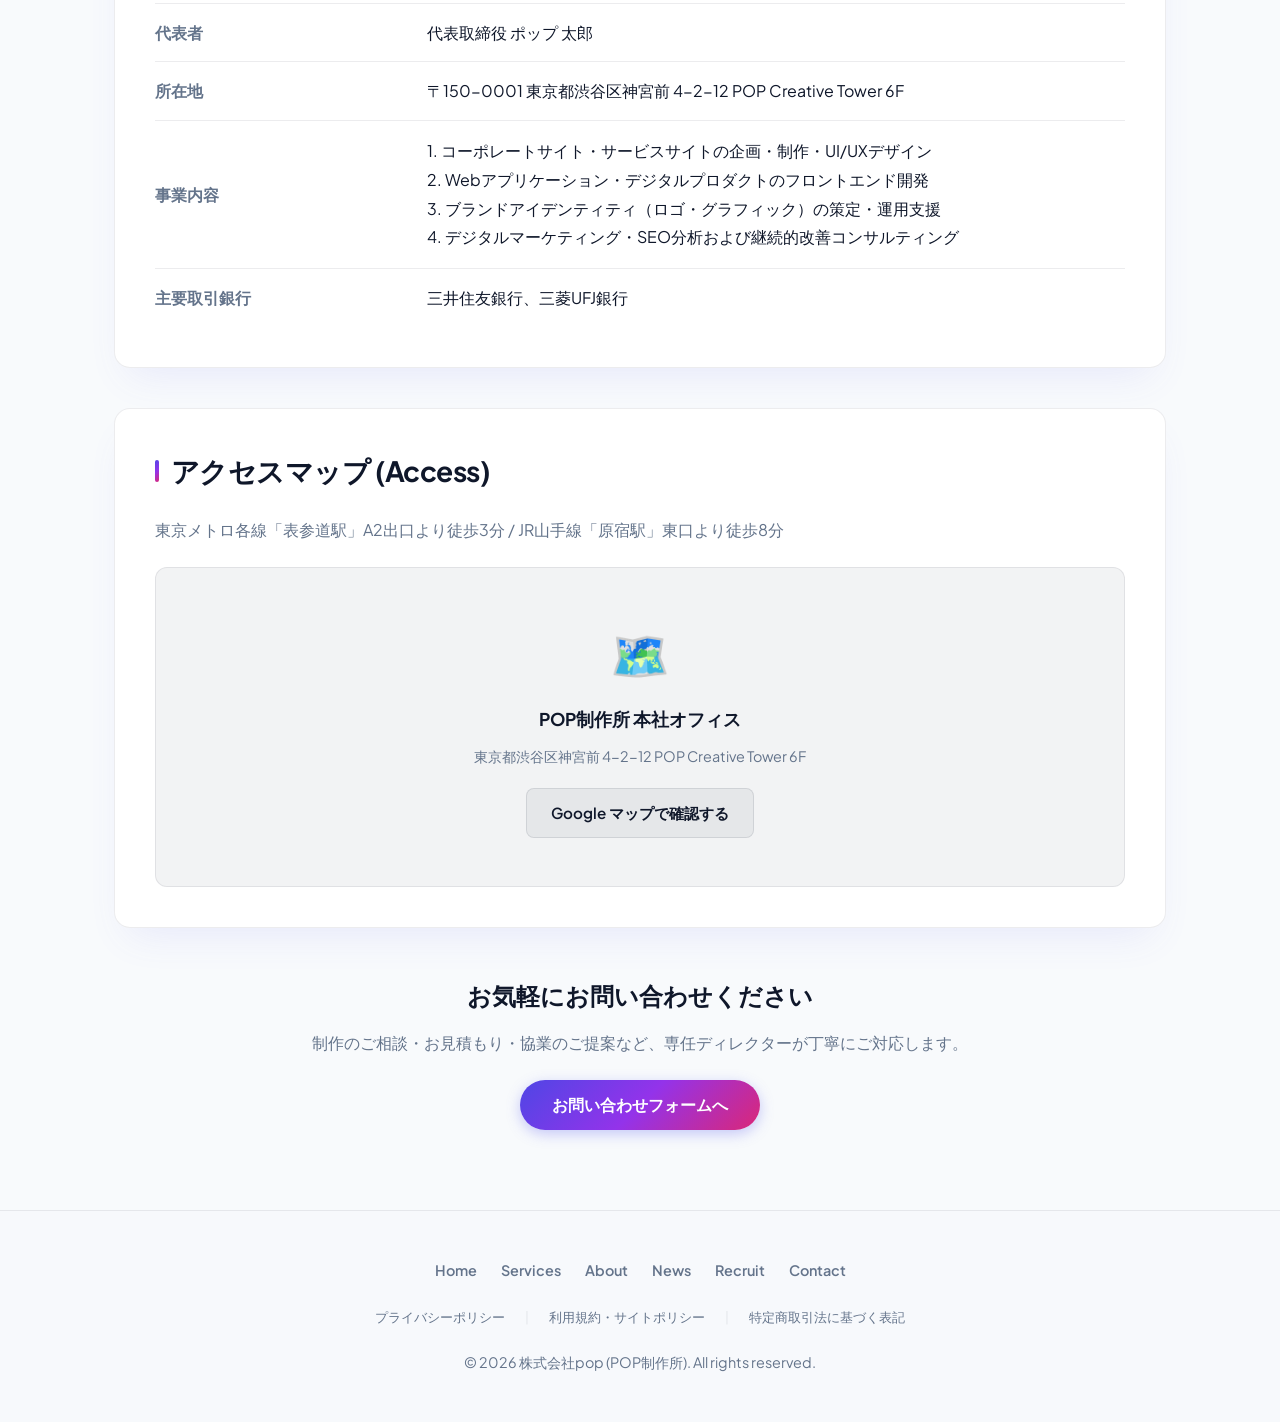
==== commit 8ba1544f: "fix: unify header styles, remove duplicate CTA button, and apply background particle animation (#50)" ====
--- a/about.html
+++ b/about.html
@@ -33,6 +33,7 @@
   <link rel="stylesheet" href="public/css/common.css">
 </head>
 <body>
+  <canvas id="particle-canvas" class="particle-canvas" aria-hidden="true"></canvas>
   <header class="site-header" id="site-header">
     <div class="header-left">
       <a href="index.html" class="brand-logo" id="brand-logo" aria-label="POP制作所 ホーム">
--- a/public/css/common.css
+++ b/public/css/common.css
@@ -69,50 +69,92 @@
   line-height: 1.6;
 }
 
+/* Floating Particles Effect (Issue #12) */
+.particle-canvas {
+  position: fixed;
+  top: 0;
+  left: 0;
+  width: 100vw;
+  height: 100vh;
+  pointer-events: none;
+  z-index: 0;
+  contain: strict;
+  transform: translateZ(0);
+  will-change: transform;
+}
+
+@media (prefers-reduced-motion: reduce) {
+  .particle-canvas {
+    display: none !important;
+  }
+}
+
 /* Header */
 .site-header {
   position: fixed;
   top: 0;
   left: 0;
-  right: 0;
-  z-index: 1000;
-  display: flex;
-  align-items: center;
-  justify-content: space-between;
-  padding: 1rem 2rem;
+  width: 100%;
+  z-index: 100;
   background: var(--header-bg);
   backdrop-filter: blur(12px);
   -webkit-backdrop-filter: blur(12px);
   border-bottom: 1px solid var(--card-border);
+  display: flex;
+  align-items: center;
+  justify-content: space-between;
+  padding: 0.85rem 1.5rem;
   transition: background-color 0.3s ease, border-color 0.3s ease;
 }
 
 .header-left {
   display: flex;
   align-items: center;
+  gap: 0.75rem;
+  flex-shrink: 0;
 }
 
 .brand-logo {
-  display: flex;
-  align-items: center;
-  gap: 0.75rem;
+  display: inline-flex;
+  align-items: center;
+  gap: 0.6rem;
   text-decoration: none;
-  color: var(--text-main);
+  cursor: pointer;
+  outline: none;
+  transition: opacity 0.2s ease, transform 0.2s ease;
+}
+
+.brand-logo:hover {
+  opacity: 0.85;
+  transform: translateY(-1px);
+}
+
+.brand-logo:focus-visible {
+  outline: 2px solid #6366f1;
+  outline-offset: 4px;
+  border-radius: 4px;
+}
+
+.logo-img {
+  width: 26px;
+  height: 26px;
+  object-fit: contain;
+}
+
+.brand-title {
   font-weight: 700;
   font-size: 1.15rem;
   letter-spacing: -0.02em;
-}
-
-.brand-title {
   background: var(--accent-gradient);
   -webkit-background-clip: text;
   -webkit-text-fill-color: transparent;
+  user-select: none;
 }
 
 .header-right {
   display: flex;
   align-items: center;
-  gap: 1.5rem;
+  gap: 1.25rem;
 }
 
 .site-nav {
@@ -122,29 +164,100 @@
 
 .nav-list {
   display: flex;
+  align-items: center;
   list-style: none;
   gap: 1.25rem;
+  margin: 0;
+  padding: 0;
+}
+
+.nav-item {
+  display: flex;
   align-items: center;
 }
 
 .nav-link {
+  position: relative;
+  font-size: 0.92rem;
+  font-weight: 600;
   color: var(--text-muted);
   text-decoration: none;
-  font-size: 0.92rem;
+  cursor: pointer;
+  padding: 0.35rem 0.2rem;
+  transition: color 0.2s ease;
+  white-space: nowrap;
+}
+
+.nav-link:hover,
+.nav-link:focus-visible {
+  color: var(--text-main);
+}
+
+.nav-link::after {
+  content: '';
+  position: absolute;
+  bottom: 0;
+  left: 0;
+  width: 0%;
+  height: 2px;
+  background: var(--accent-gradient);
+  border-radius: 2px;
+  transition: width 0.25s cubic-bezier(0.4, 0, 0.2, 1);
+}
+
+.nav-link:hover::after,
+.nav-link:focus-visible::after {
+  width: 100%;
+}
+
+.nav-link.active {
+  color: var(--text-main);
+}
+
+.nav-link.active::after {
+  width: 100%;
+}
+
+.nav-link:focus-visible {
+  outline: 2px solid #6366f1;
+  outline-offset: 4px;
+  border-radius: 2px;
+}
+
+.header-cta {
+  display: inline-flex;
+  align-items: center;
+  justify-content: center;
+  padding: 0.45rem 1.15rem;
+  font-size: 0.88rem;
   font-weight: 600;
-  padding: 0.4rem 0.6rem;
-  border-radius: 6px;
-  transition: color 0.2s ease, background-color 0.2s ease;
-}
-
-.nav-link:hover,
-.nav-link.active {
-  color: var(--text-main);
-  background: var(--toggle-bg);
-}
-
-.nav-link.active {
-  color: var(--accent-primary);
+  color: #ffffff !important;
+  background: var(--accent-gradient);
+  border-radius: 9999px;
+  text-decoration: none;
+  cursor: pointer;
+  box-shadow: 0 4px 14px rgba(99, 102, 241, 0.35);
+  transition: transform 0.2s ease, box-shadow 0.2s ease, filter 0.2s ease;
+  white-space: nowrap;
+}
+
+.header-cta:hover {
+  transform: translateY(-1px);
+  box-shadow: 0 6px 18px rgba(99, 102, 241, 0.45);
+  filter: brightness(1.08);
+}
+
+.header-cta:active {
+  transform: translateY(0);
+}
+
+.header-cta:focus-visible {
+  outline: 2px solid #6366f1;
+  outline-offset: 2px;
+}
+
+.mobile-cta {
+  display: none;
 }
 
 .btn-cta {
@@ -535,13 +648,21 @@
     padding: 0.75rem 1rem;
     text-align: center;
   }
+  .header-right > .header-cta,
+  .header-right > .btn-cta {
+    display: none;
+  }
   .mobile-cta {
     display: block;
     width: 100%;
     margin-top: 1rem;
   }
-  .header-right .btn-cta {
-    display: none;
+  .mobile-cta .header-cta,
+  .mobile-cta .btn-cta {
+    display: flex;
+    width: 100%;
+    padding: 0.65rem 1.25rem;
+    font-size: 0.95rem;
   }
   .grid-2,
   .grid-3 {
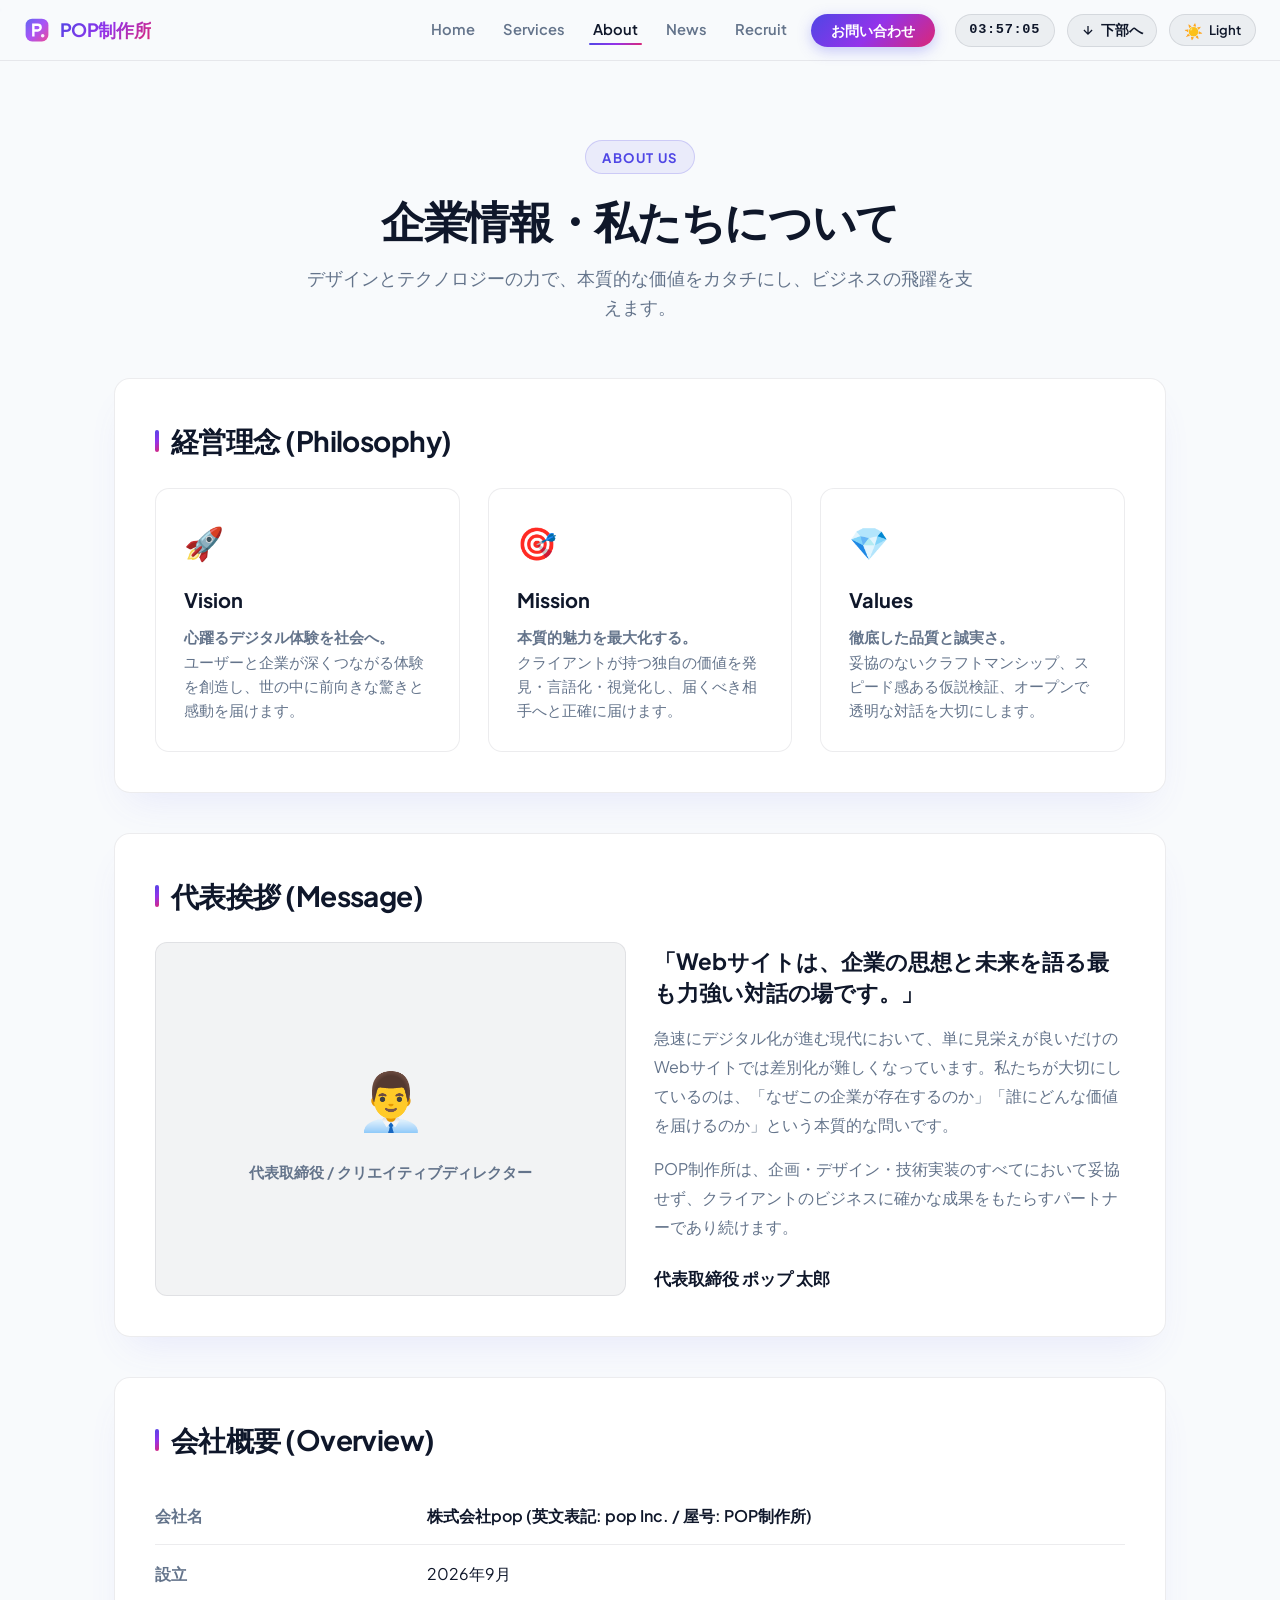
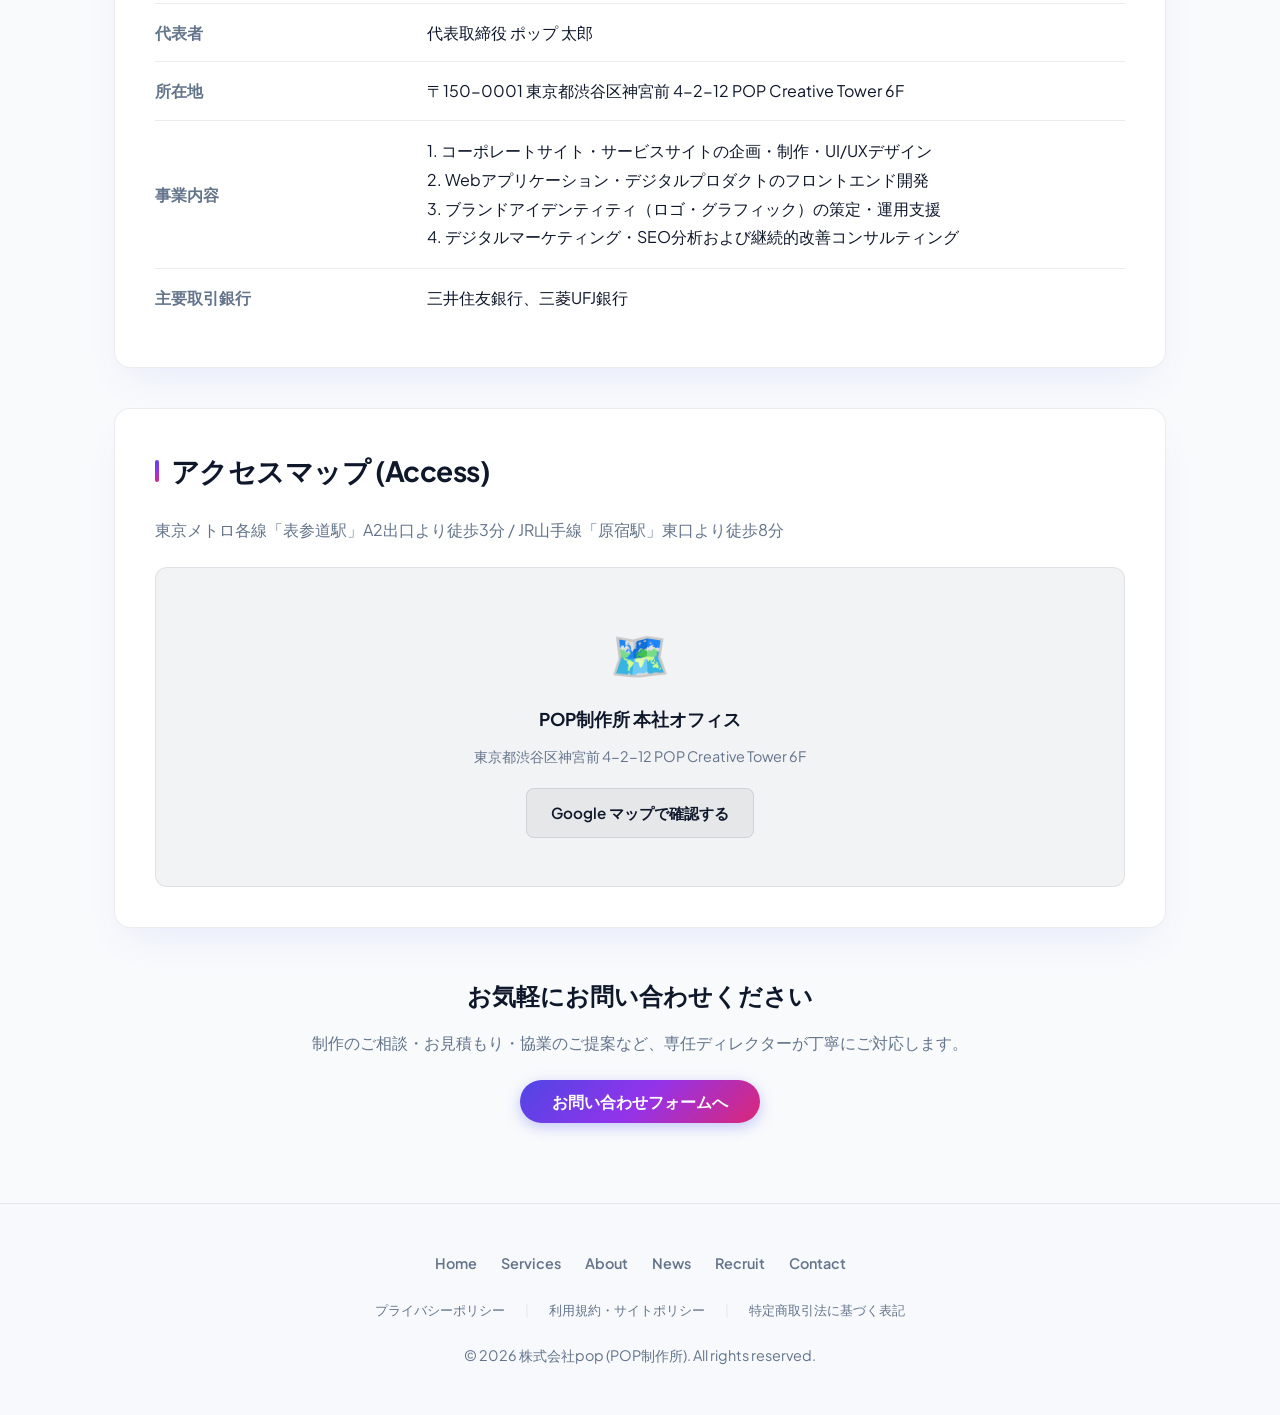
==== commit 7bfce8e0: "feat: 各ページのヘッダーを共通コンポーネント化 (#54)" ====
--- a/about.html
+++ b/about.html
@@ -31,63 +31,11 @@
   <link rel="preconnect" href="https://fonts.gstatic.com" crossorigin>
   <link href="https://fonts.googleapis.com/css2?family=Plus+Jakarta+Sans:wght@400;600;700;800&display=swap" rel="stylesheet">
   <link rel="stylesheet" href="public/css/common.css">
+  <link rel="stylesheet" href="css/header.css">
 </head>
 <body>
   <canvas id="particle-canvas" class="particle-canvas" aria-hidden="true"></canvas>
-  <header class="site-header" id="site-header">
-    <div class="header-left">
-      <a href="index.html" class="brand-logo" id="brand-logo" aria-label="POP制作所 ホーム">
-        <svg class="logo-img" viewBox="0 0 32 32" width="26" height="26" fill="none" aria-hidden="true">
-          <defs>
-            <linearGradient id="pop-logo-gradient" x1="2" y1="2" x2="30" y2="30" gradientUnits="userSpaceOnUse">
-              <stop offset="0%" stop-color="#6366f1" />
-              <stop offset="50%" stop-color="#a855f7" />
-              <stop offset="100%" stop-color="#ec4899" />
-            </linearGradient>
-          </defs>
-          <rect x="2" y="2" width="28" height="28" rx="8" fill="url(#pop-logo-gradient)" />
-          <path d="M10 8h7a5 5 0 0 1 5 5c0 2.76-2.24 5-5 5h-4v6h-3V8zm3 3v4h4a2 2 0 1 0 0-4h-4z" fill="#ffffff" />
-          <circle cx="23" cy="23" r="2.2" fill="#ffffff" opacity="0.9" />
-        </svg>
-        <span class="brand-title">POP制作所</span>
-      </a>
-    </div>
-
-    <div class="header-right">
-      <nav class="site-nav" id="site-nav" aria-label="メインナビゲーション">
-        <ul class="nav-list">
-          <li class="nav-item"><a href="index.html" class="nav-link">Home</a></li>
-          <li class="nav-item"><a href="services.html" class="nav-link">Services</a></li>
-          <li class="nav-item"><a href="about.html" class="nav-link active">About</a></li>
-          <li class="nav-item"><a href="news.html" class="nav-link">News</a></li>
-          <li class="nav-item"><a href="recruit.html" class="nav-link">Recruit</a></li>
-        </ul>
-        <div class="mobile-cta">
-          <a href="contact.html" class="btn-cta header-cta mobile-cta-btn">お問い合わせ</a>
-        </div>
-      </nav>
-
-      <a href="contact.html" class="btn-cta header-cta" id="header-cta-btn">お問い合わせ</a>
-
-      <div class="header-actions">
-        <div id="current-time" class="time-display" aria-label="現在時刻">--:--:--</div>
-        <button id="scroll-to-bottom" class="scroll-down-btn" aria-label="ページ最下部へ移動" type="button">
-          <svg viewBox="0 0 24 24"><path d="M12 5v14M5 12l7 7 7-7"/></svg>
-          <span class="btn-text">下部へ</span>
-        </button>
-        <button id="theme-toggle" class="theme-toggle-btn" aria-label="テーマを切り替える" type="button">
-          <span id="theme-icon" class="theme-icon">🌙</span>
-          <span id="theme-text" class="theme-text">Dark</span>
-        </button>
-      </div>
-
-      <button id="hamburger-btn" class="hamburger-btn" aria-label="メニューを開く" aria-expanded="false" aria-controls="site-nav" type="button">
-        <span class="hamburger-line"></span>
-        <span class="hamburger-line"></span>
-        <span class="hamburger-line"></span>
-      </button>
-    </div>
-  </header>
+  <div id="header-placeholder"></div>
 
   <main class="page-wrapper">
     <section class="page-hero">
@@ -222,6 +170,7 @@
     <p>© <span id="current-year">2026</span> 株式会社pop (POP制作所). All rights reserved.</p>
   </footer>
 
+  <script src="js/header.js"></script>
   <script src="public/js/common.js"></script>
   <script src="public/js/analytics.js"></script>
 </body>
--- a/public/css/common.css
+++ b/public/css/common.css
@@ -121,6 +121,7 @@
   text-decoration: none;
   cursor: pointer;
   outline: none;
+  line-height: 1.2;
   transition: opacity 0.2s ease, transform 0.2s ease;
 }
 
@@ -145,6 +146,7 @@
   font-weight: 700;
   font-size: 1.15rem;
   letter-spacing: -0.02em;
+  line-height: 1.2;
   background: var(--accent-gradient);
   -webkit-background-clip: text;
   -webkit-text-fill-color: transparent;
@@ -180,10 +182,11 @@
   position: relative;
   font-size: 0.92rem;
   font-weight: 600;
+  line-height: 1.2;
   color: var(--text-muted);
   text-decoration: none;
   cursor: pointer;
-  padding: 0.35rem 0.2rem;
+  padding: 0.4rem 0.25rem;
   transition: color 0.2s ease;
   white-space: nowrap;
 }
@@ -206,16 +209,13 @@
 }
 
 .nav-link:hover::after,
-.nav-link:focus-visible::after {
-  width: 100%;
-}
-
-.nav-link.active {
-  color: var(--text-main);
-}
-
+.nav-link:focus-visible::after,
 .nav-link.active::after {
   width: 100%;
+}
+
+.nav-link.active {
+  color: var(--text-main);
 }
 
 .nav-link:focus-visible {
@@ -224,13 +224,15 @@
   border-radius: 2px;
 }
 
-.header-cta {
+.header-cta,
+.btn-cta.header-cta {
   display: inline-flex;
   align-items: center;
   justify-content: center;
-  padding: 0.45rem 1.15rem;
-  font-size: 0.88rem;
-  font-weight: 600;
+  padding: 0.5rem 1.25rem;
+  font-size: 0.9rem;
+  font-weight: 600;
+  line-height: 1.2;
   color: #ffffff !important;
   background: var(--accent-gradient);
   border-radius: 9999px;
@@ -241,17 +243,20 @@
   white-space: nowrap;
 }
 
-.header-cta:hover {
+.header-cta:hover,
+.btn-cta.header-cta:hover {
   transform: translateY(-1px);
   box-shadow: 0 6px 18px rgba(99, 102, 241, 0.45);
   filter: brightness(1.08);
 }
 
-.header-cta:active {
+.header-cta:active,
+.btn-cta.header-cta:active {
   transform: translateY(0);
 }
 
-.header-cta:focus-visible {
+.header-cta:focus-visible,
+.btn-cta.header-cta:focus-visible {
   outline: 2px solid #6366f1;
   outline-offset: 2px;
 }
@@ -270,6 +275,7 @@
   text-decoration: none;
   font-weight: 600;
   font-size: 0.9rem;
+  line-height: 1.2;
   padding: 0.55rem 1.25rem;
   border-radius: 9999px;
   box-shadow: 0 4px 14px rgba(99, 102, 241, 0.35);
@@ -292,6 +298,7 @@
   font-family: ui-monospace, SFMono-Regular, Menlo, Monaco, Consolas, "Liberation Mono", monospace;
   font-size: 0.85rem;
   font-weight: 600;
+  line-height: 1.2;
   padding: 0.45rem 0.85rem;
   border-radius: 9999px;
   background: var(--toggle-bg);
@@ -314,6 +321,7 @@
   font-family: inherit;
   font-size: 0.85rem;
   font-weight: 600;
+  line-height: 1.2;
   cursor: pointer;
   transition: all 0.2s ease;
   user-select: none;
@@ -349,11 +357,15 @@
   background: var(--toggle-bg);
   border: 1px solid var(--toggle-border);
   color: var(--text-main);
-  padding: 0.45rem 0.8rem;
+  padding: 0.45rem 0.85rem;
   border-radius: 9999px;
+  font-family: inherit;
   font-size: 0.85rem;
+  font-weight: 600;
+  line-height: 1.2;
   cursor: pointer;
   transition: background-color 0.2s ease, border-color 0.2s ease;
+  user-select: none;
 }
 
 .theme-toggle-btn:hover {
--- a/css/header.css
+++ b/css/header.css
@@ -0,0 +1,405 @@
+/* header.css - POP制作所 共通ヘッダースタイル */
+
+.site-header {
+  position: fixed;
+  top: 0;
+  left: 0;
+  width: 100%;
+  z-index: 100;
+  background: var(--header-bg);
+  backdrop-filter: blur(12px);
+  -webkit-backdrop-filter: blur(12px);
+  border-bottom: 1px solid var(--card-border);
+  display: flex;
+  align-items: center;
+  justify-content: space-between;
+  padding: 0.85rem 1.5rem;
+  transition: background-color 0.3s ease, border-color 0.3s ease;
+  box-sizing: border-box;
+}
+
+.header-left {
+  display: flex;
+  align-items: center;
+  gap: 0.75rem;
+  flex-shrink: 0;
+}
+
+.brand-logo {
+  display: inline-flex;
+  align-items: center;
+  gap: 0.6rem;
+  text-decoration: none;
+  cursor: pointer;
+  outline: none;
+  line-height: 1.2;
+  transition: opacity 0.2s ease, transform 0.2s ease;
+}
+
+.brand-logo:hover {
+  opacity: 0.85;
+  transform: translateY(-1px);
+}
+
+.brand-logo:focus-visible {
+  outline: 2px solid #6366f1;
+  outline-offset: 4px;
+  border-radius: 4px;
+}
+
+.logo-img {
+  width: 26px;
+  height: 26px;
+  object-fit: contain;
+}
+
+.brand-title {
+  font-weight: 700;
+  font-size: 1.15rem;
+  letter-spacing: -0.02em;
+  line-height: 1.2;
+  background: var(--accent-gradient);
+  -webkit-background-clip: text;
+  -webkit-text-fill-color: transparent;
+  user-select: none;
+}
+
+.header-right {
+  display: flex;
+  align-items: center;
+  gap: 1.25rem;
+}
+
+.site-nav {
+  display: flex;
+  align-items: center;
+}
+
+.nav-list {
+  display: flex;
+  align-items: center;
+  list-style: none;
+  gap: 1.25rem;
+  margin: 0;
+  padding: 0;
+}
+
+.nav-item {
+  display: flex;
+  align-items: center;
+}
+
+.nav-link {
+  position: relative;
+  font-size: 0.92rem;
+  font-weight: 600;
+  line-height: 1.2;
+  color: var(--text-muted);
+  text-decoration: none;
+  cursor: pointer;
+  padding: 0.4rem 0.25rem;
+  transition: color 0.2s ease;
+  white-space: nowrap;
+}
+
+.nav-link:hover,
+.nav-link:focus-visible {
+  color: var(--text-main);
+}
+
+.nav-link::after {
+  content: '';
+  position: absolute;
+  bottom: 0;
+  left: 0;
+  width: 0%;
+  height: 2px;
+  background: var(--accent-gradient);
+  border-radius: 2px;
+  transition: width 0.25s cubic-bezier(0.4, 0, 0.2, 1);
+}
+
+.nav-link:hover::after,
+.nav-link:focus-visible::after,
+.nav-link.active::after {
+  width: 100%;
+}
+
+.nav-link.active {
+  color: var(--text-main);
+}
+
+.nav-link:focus-visible {
+  outline: 2px solid #6366f1;
+  outline-offset: 4px;
+  border-radius: 2px;
+}
+
+.header-cta,
+.btn-cta.header-cta {
+  display: inline-flex;
+  align-items: center;
+  justify-content: center;
+  padding: 0.5rem 1.25rem;
+  font-size: 0.9rem;
+  font-weight: 600;
+  line-height: 1.2;
+  color: #ffffff !important;
+  background: var(--accent-gradient);
+  border-radius: 9999px;
+  text-decoration: none;
+  cursor: pointer;
+  box-shadow: 0 4px 14px rgba(99, 102, 241, 0.35);
+  transition: transform 0.2s ease, box-shadow 0.2s ease, filter 0.2s ease;
+  white-space: nowrap;
+}
+
+.header-cta:hover,
+.btn-cta.header-cta:hover {
+  transform: translateY(-1px);
+  box-shadow: 0 6px 18px rgba(99, 102, 241, 0.45);
+  filter: brightness(1.08);
+}
+
+.header-cta:active,
+.btn-cta.header-cta:active {
+  transform: translateY(0);
+}
+
+.header-cta:focus-visible,
+.btn-cta.header-cta:focus-visible {
+  outline: 2px solid #6366f1;
+  outline-offset: 2px;
+}
+
+.mobile-cta {
+  display: none;
+}
+
+.header-actions {
+  display: flex;
+  align-items: center;
+  gap: 0.75rem;
+}
+
+.time-display {
+  font-family: ui-monospace, SFMono-Regular, Menlo, Monaco, Consolas, "Liberation Mono", monospace;
+  font-size: 0.85rem;
+  font-weight: 600;
+  line-height: 1.2;
+  padding: 0.45rem 0.85rem;
+  border-radius: 9999px;
+  background: var(--toggle-bg);
+  border: 1px solid var(--toggle-border);
+  color: var(--text-main);
+  letter-spacing: 0.05em;
+  user-select: none;
+  transition: background-color 0.3s ease, border-color 0.3s ease, color 0.3s ease;
+}
+
+.scroll-down-btn {
+  display: inline-flex;
+  align-items: center;
+  gap: 0.35rem;
+  padding: 0.45rem 0.85rem;
+  border-radius: 9999px;
+  background: var(--toggle-bg);
+  border: 1px solid var(--toggle-border);
+  color: var(--text-main);
+  font-family: inherit;
+  font-size: 0.85rem;
+  font-weight: 600;
+  line-height: 1.2;
+  cursor: pointer;
+  transition: all 0.2s ease;
+  user-select: none;
+}
+
+.scroll-down-btn:hover {
+  background: var(--toggle-hover);
+  transform: translateY(1px);
+}
+
+.scroll-down-btn:focus-visible {
+  outline: 2px solid #6366f1;
+  outline-offset: 2px;
+}
+
+.scroll-down-btn svg {
+  width: 14px;
+  height: 14px;
+  stroke: currentColor;
+  stroke-width: 2.2;
+  fill: none;
+  transition: transform 0.2s ease;
+}
+
+.scroll-down-btn:hover svg {
+  transform: translateY(2px);
+}
+
+.theme-toggle-btn {
+  display: inline-flex;
+  align-items: center;
+  gap: 0.4rem;
+  background: var(--toggle-bg);
+  border: 1px solid var(--toggle-border);
+  color: var(--text-main);
+  padding: 0.45rem 0.85rem;
+  border-radius: 9999px;
+  font-family: inherit;
+  font-size: 0.85rem;
+  font-weight: 600;
+  line-height: 1.2;
+  cursor: pointer;
+  transition: background-color 0.2s ease, border-color 0.2s ease;
+  user-select: none;
+}
+
+.theme-toggle-btn:hover {
+  background: var(--toggle-hover);
+}
+
+.theme-toggle-btn:focus-visible {
+  outline: 2px solid #6366f1;
+  outline-offset: 2px;
+}
+
+.theme-icon {
+  display: inline-block;
+  font-size: 0.95rem;
+  line-height: 1;
+}
+
+.theme-text {
+  font-size: 0.82rem;
+  font-weight: 600;
+}
+
+.hamburger-btn {
+  display: none;
+  flex-direction: column;
+  justify-content: space-around;
+  width: 36px;
+  height: 36px;
+  background: var(--toggle-bg);
+  border: 1px solid var(--toggle-border);
+  border-radius: 8px;
+  padding: 8px;
+  cursor: pointer;
+  transition: background-color 0.2s ease;
+  box-sizing: border-box;
+}
+
+.hamburger-btn:hover {
+  background: var(--toggle-hover);
+}
+
+.hamburger-btn:focus-visible {
+  outline: 2px solid #6366f1;
+  outline-offset: 2px;
+}
+
+.hamburger-line {
+  width: 100%;
+  height: 2px;
+  background-color: var(--text-main);
+  border-radius: 2px;
+  transition: transform 0.25s ease, opacity 0.25s ease;
+}
+
+.hamburger-btn[aria-expanded="true"] .hamburger-line:nth-child(1) {
+  transform: translateY(6px) rotate(45deg);
+}
+
+.hamburger-btn[aria-expanded="true"] .hamburger-line:nth-child(2) {
+  opacity: 0;
+}
+
+.hamburger-btn[aria-expanded="true"] .hamburger-line:nth-child(3) {
+  transform: translateY(-6px) rotate(-45deg);
+}
+
+/* レスポンシブ対応 (Mobile / Tablet) */
+@media (max-width: 768px) {
+  .site-header {
+    padding: 1rem 1.25rem;
+  }
+  .time-display {
+    display: none;
+  }
+  .hamburger-btn {
+    display: flex;
+  }
+  .site-nav {
+    position: fixed;
+    top: 68px;
+    left: 0;
+    right: 0;
+    background: var(--header-bg);
+    backdrop-filter: blur(16px);
+    -webkit-backdrop-filter: blur(16px);
+    border-bottom: 1px solid var(--card-border);
+    flex-direction: column;
+    padding: 1.5rem;
+    transform: translateY(-150%);
+    transition: transform 0.3s ease;
+    opacity: 0;
+    pointer-events: none;
+  }
+  .site-nav.open {
+    transform: translateY(0);
+    opacity: 1;
+    pointer-events: auto;
+  }
+  .nav-list {
+    flex-direction: column;
+    width: 100%;
+    gap: 0.5rem;
+  }
+  .nav-link {
+    display: block;
+    width: 100%;
+    padding: 0.75rem 1rem;
+    text-align: center;
+  }
+  .header-right > .header-cta,
+  .header-right > .btn-cta {
+    display: none;
+  }
+  .mobile-cta {
+    display: block;
+    width: 100%;
+    margin-top: 1rem;
+  }
+  .mobile-cta .header-cta,
+  .mobile-cta .btn-cta {
+    display: flex;
+    width: 100%;
+    padding: 0.65rem 1.25rem;
+    font-size: 0.95rem;
+  }
+}
+
+@media (max-width: 480px) {
+  .site-header {
+    padding: 0.75rem 1rem;
+  }
+  .header-actions {
+    gap: 0.35rem;
+  }
+  .theme-toggle-btn {
+    padding: 0.35rem 0.65rem;
+    font-size: 0.75rem;
+  }
+  .scroll-down-btn {
+    padding: 0.35rem 0.6rem;
+    font-size: 0.75rem;
+  }
+  .scroll-down-btn .btn-text {
+    display: none;
+  }
+  .brand-logo {
+    font-size: 1.05rem;
+  }
+}
